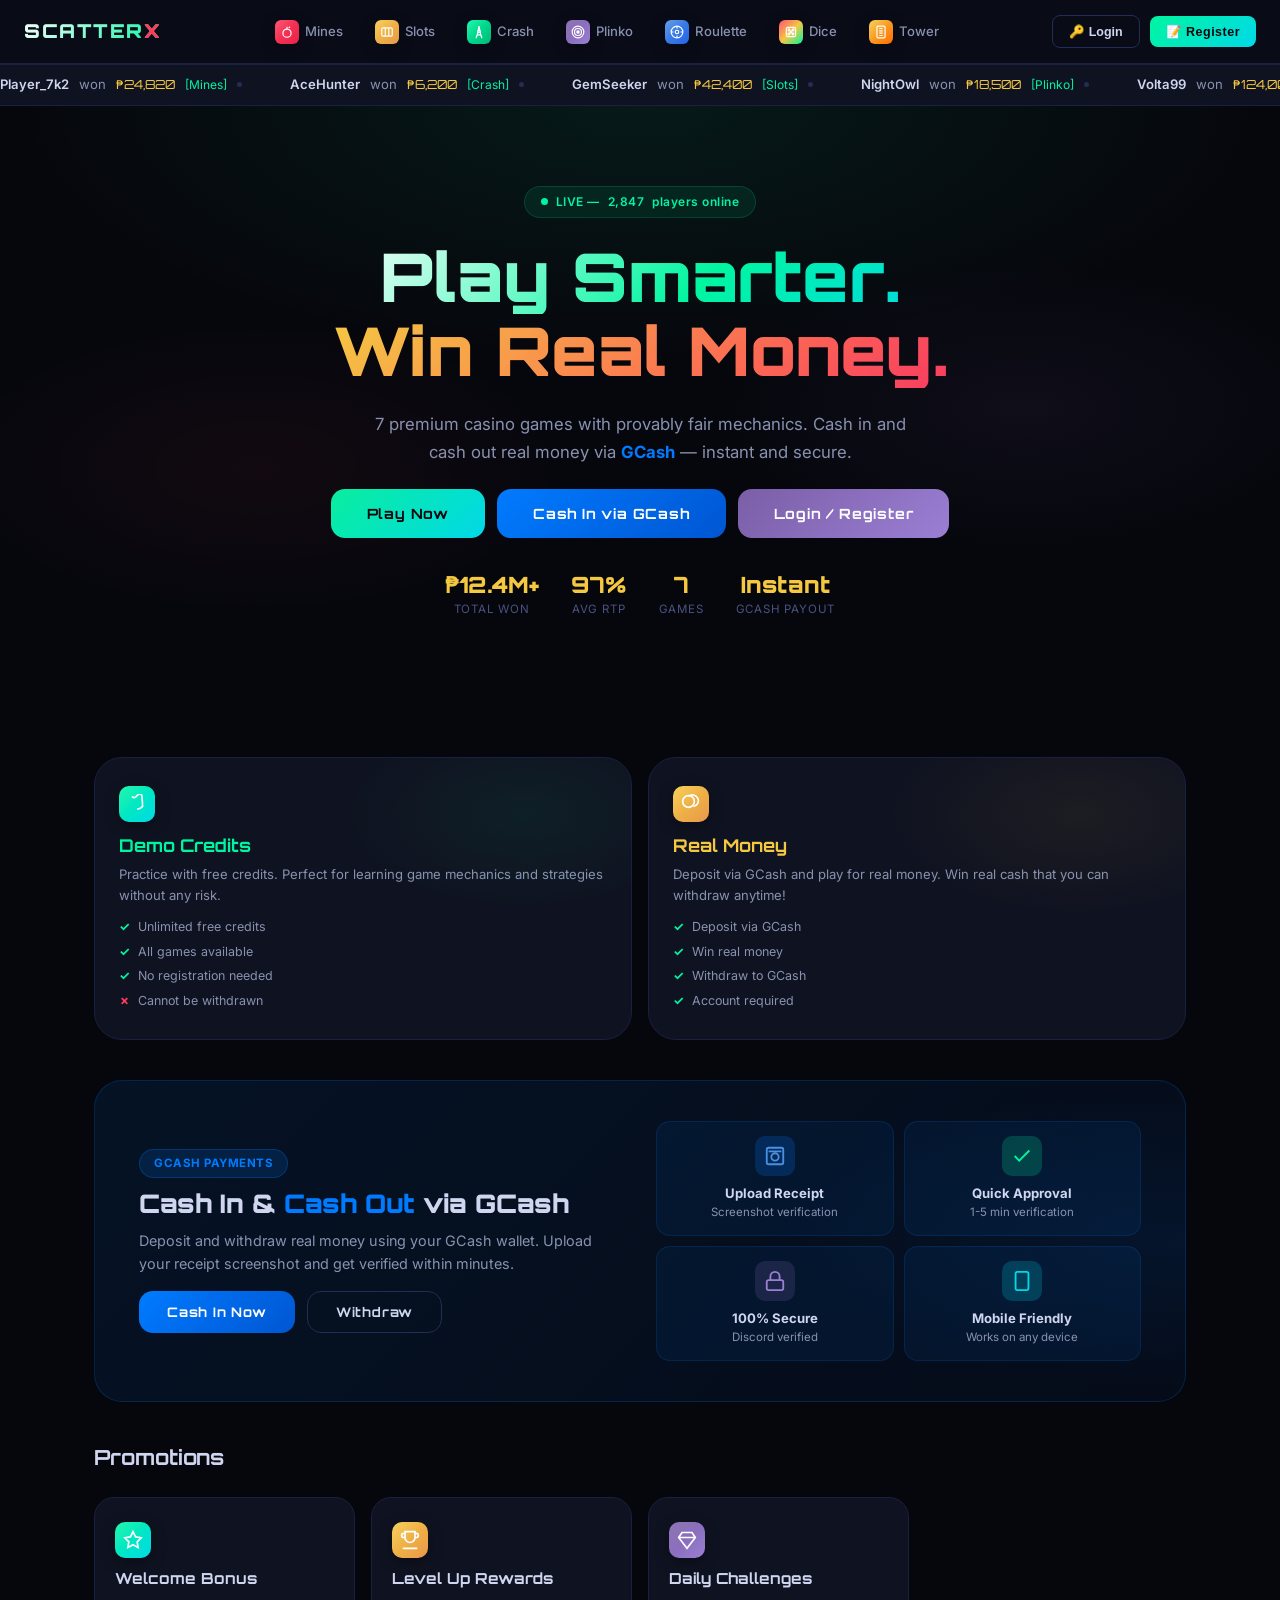
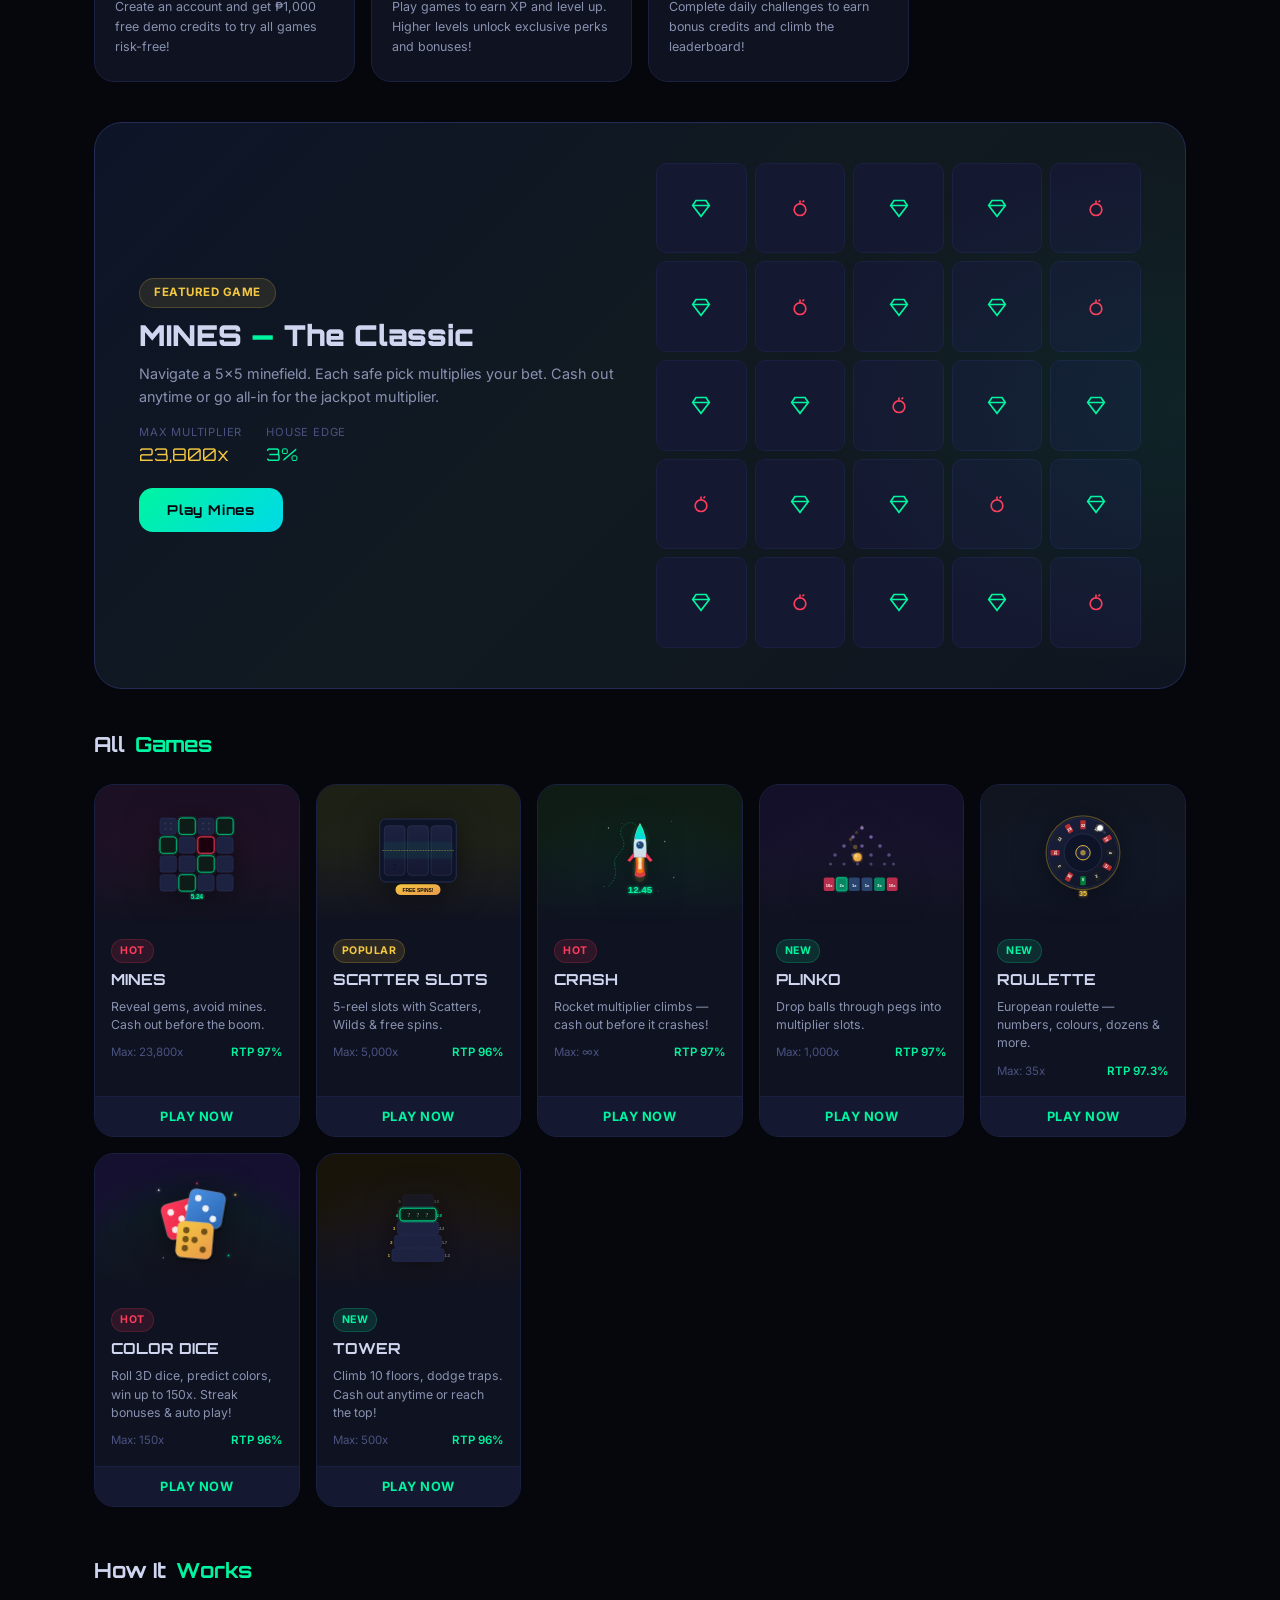
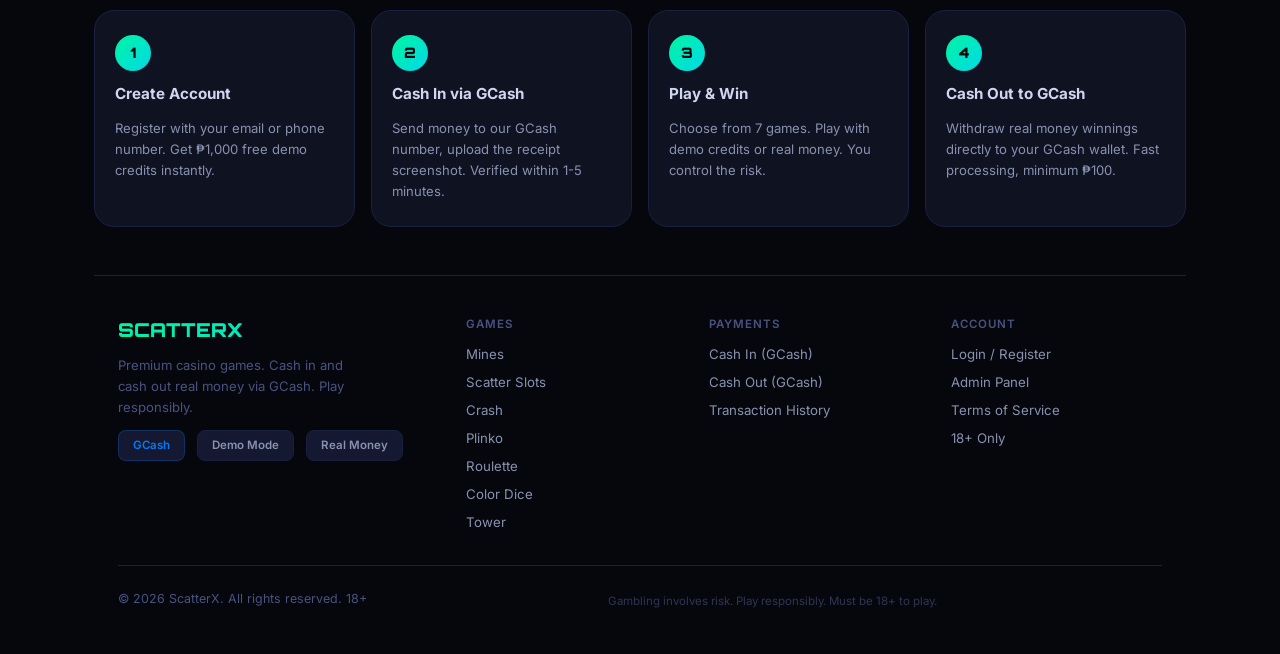
==== index.html @ 3d1553f3 "Add files via upload" ====
<!DOCTYPE html>
<html lang="en">
<head>
  <meta charset="UTF-8" />
  <meta name="viewport" content="width=device-width, initial-scale=1.0" />
  <title>ScatterX — Play & Win Real Money via GCash</title>
  <link rel="stylesheet" href="css/shared.css" />
  <style>
    .hero{position:relative;overflow:hidden;padding:80px 24px 90px;text-align:center;display:flex;flex-direction:column;align-items:center;gap:22px}
    .hero::before{content:'';position:absolute;inset:0;background:radial-gradient(ellipse 70% 60% at 50% 0%,rgba(0,245,160,.08) 0%,transparent 70%),radial-gradient(ellipse 40% 40% at 80% 50%,rgba(123,94,167,.08) 0%,transparent 60%),radial-gradient(ellipse 40% 40% at 20% 60%,rgba(255,59,92,.05) 0%,transparent 60%);pointer-events:none}
    .hero-tag{display:inline-flex;align-items:center;gap:8px;background:rgba(0,245,160,.08);border:1px solid rgba(0,245,160,.15);border-radius:999px;padding:6px 16px;font-size:.75rem;color:var(--gem);font-weight:600;letter-spacing:.5px}
    .hero-tag .dot{width:7px;height:7px;border-radius:50%;background:var(--gem);animation:blink 1.4s infinite}
    .hero-title{font-family:'Orbitron',sans-serif;font-size:clamp(2.2rem,6vw,4.2rem);font-weight:900;line-height:1.1}
    .hero-title .g1{background:linear-gradient(135deg,#fff 0%,var(--gem) 60%,var(--gem2) 100%);-webkit-background-clip:text;-webkit-text-fill-color:transparent;background-clip:text}
    .hero-title .g2{background:linear-gradient(135deg,var(--gold),var(--mine));-webkit-background-clip:text;-webkit-text-fill-color:transparent;background-clip:text}
    .hero-sub{max-width:560px;color:var(--text2);font-size:1.05rem;line-height:1.7}
    .hero-btns{display:flex;gap:12px;flex-wrap:wrap;justify-content:center}
    .hero-btn{padding:14px 36px;border-radius:var(--radius-md);font-family:'Orbitron',sans-serif;font-size:.88rem;font-weight:700;letter-spacing:.8px;cursor:pointer;border:none;text-decoration:none;transition:var(--transition);display:inline-flex;align-items:center;gap:8px}
    .hero-btn.primary{background:linear-gradient(135deg,var(--gem),var(--gem2));color:#06070d}
    .hero-btn.primary:hover{transform:translateY(-3px);box-shadow:var(--glow-gem)}
    .hero-btn.gcash{background:linear-gradient(135deg,var(--gcash),var(--gcash2));color:#fff}
    .hero-btn.gcash:hover{transform:translateY(-3px);box-shadow:var(--glow-gcash)}
    .hero-btn.outline{background:transparent;border:1px solid var(--border2);color:var(--text)}
    .hero-btn.outline:hover{border-color:var(--gem);color:var(--gem);background:rgba(0,245,160,.04)}
    .hero-btn.auth{background:linear-gradient(135deg,var(--purple),var(--purple2));color:#fff}
    .hero-btn.auth:hover{transform:translateY(-3px);box-shadow:var(--glow-purple)}
    .hero-stats{display:flex;gap:32px;flex-wrap:wrap;justify-content:center;margin-top:8px}
    .hero-stat .hv{font-family:'Orbitron',sans-serif;font-size:1.4rem;font-weight:900;color:var(--gold)}
    .hero-stat .hl{font-size:.72rem;color:var(--muted);text-transform:uppercase;letter-spacing:.8px}
    .welcome-banner{background:linear-gradient(135deg,rgba(0,245,160,.06),rgba(0,217,232,.04));border:1px solid rgba(0,245,160,.15);border-radius:var(--radius-xl);padding:24px 28px;display:flex;align-items:center;gap:16px;margin-bottom:24px}
    .welcome-avatar{width:52px;height:52px;border-radius:50%;display:flex;align-items:center;justify-content:center;font-weight:700;font-size:1rem;color:#06070d;font-family:'Orbitron',sans-serif;flex-shrink:0}
    .welcome-info{flex:1}.welcome-name{font-family:'Orbitron',sans-serif;font-size:1rem;font-weight:700}.welcome-sub{font-size:.78rem;color:var(--text2)}
    .welcome-balances{display:flex;gap:16px;flex-wrap:wrap}
    .welcome-bal{background:var(--card);border:1px solid var(--border);border-radius:var(--radius-sm);padding:8px 14px;display:flex;align-items:center;gap:8px}
    .welcome-bal-info .wbl{font-size:.6rem;color:var(--muted);text-transform:uppercase;letter-spacing:.5px}
    .welcome-bal-info .wbv{font-family:'Orbitron',sans-serif;font-size:.82rem;font-weight:700;color:var(--gold)}
    .ticker-wrap{overflow:hidden;background:var(--panel);border-top:1px solid var(--border);border-bottom:1px solid var(--border);padding:10px 0}
    .ticker{display:flex;gap:48px;animation:scroll 22s linear infinite;width:max-content}
    @keyframes scroll{0%{transform:translateX(0)}100%{transform:translateX(-50%)}}
    .tick-item{display:flex;align-items:center;gap:10px;font-size:.82rem;white-space:nowrap;color:var(--text2)}
    .tick-item .tick-name{color:var(--text);font-weight:600}.tick-item .tick-win{color:var(--gold);font-family:'Orbitron',sans-serif;font-size:.78rem}
    .tick-item .tick-game{color:var(--gem);font-size:.75rem}.tick-dot{width:5px;height:5px;border-radius:50%;background:var(--border2)}
    .section{padding:48px 24px;max-width:1140px;margin:0 auto}
    .section-title{font-family:'Orbitron',sans-serif;font-size:1.3rem;font-weight:700;margin-bottom:24px;display:flex;align-items:center;gap:10px}
    .section-title span{color:var(--gem)}
    .gcash-banner{background:linear-gradient(135deg,rgba(0,123,255,.1),rgba(0,86,210,.06));border:1px solid rgba(0,123,255,.2);border-radius:var(--radius-xl);padding:40px 44px;display:grid;grid-template-columns:1fr 1fr;gap:32px;align-items:center;margin-bottom:40px;overflow:hidden;position:relative}
    .gcash-banner::before{content:'';position:absolute;inset:0;background:radial-gradient(ellipse 60% 80% at 100% 50%,rgba(0,123,255,.08),transparent 60%);pointer-events:none}
    .gcash-badge{display:inline-flex;align-items:center;gap:8px;background:rgba(0,123,255,.15);border:1px solid rgba(0,123,255,.25);border-radius:999px;padding:5px 14px;width:fit-content;font-size:.72rem;color:var(--gcash);font-weight:700;letter-spacing:.5px;margin-bottom:10px}
    .gcash-banner-title{font-family:'Orbitron',sans-serif;font-size:1.6rem;font-weight:900;line-height:1.2;margin-bottom:10px}.gcash-banner-title span{color:var(--gcash)}
    .gcash-banner-desc{color:var(--text2);line-height:1.6;font-size:.9rem;margin-bottom:16px}
    .gcash-features{display:grid;grid-template-columns:1fr 1fr;gap:10px}
    .gcash-feat{background:rgba(0,123,255,.08);border:1px solid rgba(0,123,255,.15);border-radius:var(--radius-md);padding:14px;text-align:center}
    .gcash-feat .gf-icon{width:40px;height:40px;margin:0 auto 8px;border-radius:10px;display:flex;align-items:center;justify-content:center}
    .gcash-feat .gf-icon svg{width:22px;height:22px}.gcash-feat .gf-title{font-size:.82rem;font-weight:700;color:var(--text)}.gcash-feat .gf-sub{font-size:.72rem;color:var(--text2)}
    .currency-info{display:grid;grid-template-columns:1fr 1fr;gap:16px;margin-bottom:40px}
    .currency-card{background:var(--panel);border:1px solid var(--border);border-radius:var(--radius-xl);padding:28px 24px;position:relative;overflow:hidden}
    .currency-card::before{content:'';position:absolute;inset:0;pointer-events:none}
    .currency-card.demo::before{background:radial-gradient(ellipse 60% 60% at 80% 20%,rgba(0,245,160,.06),transparent 60%)}
    .currency-card.real::before{background:radial-gradient(ellipse 60% 60% at 80% 20%,rgba(245,200,66,.06),transparent 60%)}
    .cc-icon{margin-bottom:10px}.cc-title{font-family:'Orbitron',sans-serif;font-size:1.1rem;font-weight:700;margin-bottom:6px}
    .cc-title.demo{color:var(--gem)}.cc-title.real{color:var(--gold)}
    .cc-desc{font-size:.82rem;color:var(--text2);line-height:1.6;margin-bottom:12px}
    .cc-features{display:flex;flex-direction:column;gap:6px}
    .cc-feat{display:flex;align-items:center;gap:8px;font-size:.78rem;color:var(--text2)}
    .cc-feat .check{color:var(--gem);font-weight:700}.cc-feat .cross{color:var(--mine);font-weight:700}
    .games-grid{display:grid;grid-template-columns:repeat(auto-fill,minmax(200px,1fr));gap:16px}
    .game-card{background:var(--panel);border:1px solid var(--border);border-radius:var(--radius-lg);overflow:hidden;text-decoration:none;color:var(--text);transition:var(--transition);display:flex;flex-direction:column}
    .game-card:hover{border-color:var(--border2);transform:translateY(-4px);box-shadow:0 12px 40px rgba(0,0,0,.4)}
    .game-thumb{height:140px;display:flex;align-items:center;justify-content:center;position:relative;overflow:hidden}
    .game-thumb::after{content:'';position:absolute;inset:0;background:linear-gradient(180deg,transparent 40%,var(--panel) 100%)}
    .game-thumb img{width:90px;height:90px;object-fit:contain;z-index:1;filter:drop-shadow(0 4px 16px rgba(0,0,0,.5));transition:transform .3s}
    .game-card:hover .game-thumb img{transform:scale(1.1)}
    .game-thumb-mines{background:radial-gradient(circle at 50% 120%,rgba(255,59,92,.12),#1c1025 80%)}
    .game-thumb-slots{background:radial-gradient(circle at 50% 120%,rgba(245,200,66,.12),#1c2015 80%)}
    .game-thumb-crash{background:radial-gradient(circle at 50% 120%,rgba(0,245,160,.12),#0f1c15 80%)}
    .game-thumb-plinko{background:radial-gradient(circle at 50% 120%,rgba(123,94,167,.12),#15102a 80%)}
    .game-thumb-roulette{background:radial-gradient(circle at 50% 120%,rgba(74,144,226,.12),#101520 80%)}
    .game-thumb-color{background:radial-gradient(circle at 50% 120%,rgba(255,59,92,.06),rgba(245,200,66,.04) 30%,rgba(0,245,160,.04) 60%,#151030 80%)}
    .game-info{padding:14px 16px 16px;display:flex;flex-direction:column;gap:6px;flex:1}
    .badge{font-size:.66rem;font-weight:700;letter-spacing:.5px;text-transform:uppercase;padding:3px 8px;border-radius:999px;width:fit-content}
    .badge-hot{background:rgba(255,59,92,.12);color:var(--mine);border:1px solid rgba(255,59,92,.2)}
    .badge-new{background:rgba(0,245,160,.12);color:var(--gem);border:1px solid rgba(0,245,160,.2)}
    .badge-popular{background:rgba(245,200,66,.12);color:var(--gold);border:1px solid rgba(245,200,66,.2)}
    .game-name{font-family:'Orbitron',sans-serif;font-size:.95rem;font-weight:700}
    .game-desc{font-size:.77rem;color:var(--text2);line-height:1.5}
    .game-meta{display:flex;align-items:center;justify-content:space-between;margin-top:4px;font-size:.72rem;color:var(--muted)}
    .game-rtp{color:var(--gem);font-weight:600}
    .play-btn{display:block;text-align:center;padding:10px;background:var(--card);border-top:1px solid var(--border);font-size:.8rem;font-weight:700;letter-spacing:.5px;color:var(--gem);transition:var(--transition)}
    .game-card:hover .play-btn{background:rgba(0,245,160,.08)}
    .featured{background:linear-gradient(135deg,#0d1428,#111a20 50%,#0f1520);border:1px solid var(--border2);border-radius:var(--radius-xl);padding:40px 44px;display:grid;grid-template-columns:1fr 1fr;gap:32px;align-items:center;margin-bottom:40px;overflow:hidden;position:relative}
    .featured::before{content:'';position:absolute;inset:0;background:radial-gradient(ellipse 60% 80% at 100% 50%,rgba(0,245,160,.06),transparent 60%);pointer-events:none}
    .featured-tag{display:inline-flex;align-items:center;gap:7px;background:rgba(245,200,66,.1);border:1px solid rgba(245,200,66,.2);border-radius:999px;padding:5px 14px;width:fit-content;font-size:.72rem;color:var(--gold);font-weight:700;letter-spacing:.5px;margin-bottom:10px}
    .featured-title{font-family:'Orbitron',sans-serif;font-size:1.8rem;font-weight:900;line-height:1.2;margin-bottom:10px}.featured-title span{color:var(--gem)}
    .featured-desc{color:var(--text2);line-height:1.6;font-size:.9rem;margin-bottom:16px}
    .featured-visual{display:grid;grid-template-columns:repeat(5,1fr);gap:8px}
    .fv-tile{aspect-ratio:1;background:var(--card);border:1px solid var(--border);border-radius:10px;display:flex;align-items:center;justify-content:center;animation:tilePulse var(--d,2s) var(--delay,0s) ease-in-out infinite alternate}
    @keyframes tilePulse{from{background:var(--card);border-color:var(--border)}to{background:#0a1a14;border-color:var(--gem);box-shadow:0 0 12px rgba(0,245,160,.25)}}
    .how-grid{display:grid;grid-template-columns:repeat(auto-fill,minmax(220px,1fr));gap:16px}
    .how-card{background:var(--panel);border:1px solid var(--border);border-radius:var(--radius-lg);padding:24px 20px;display:flex;flex-direction:column;gap:12px;transition:var(--transition)}.how-card:hover{border-color:var(--border2);transform:translateY(-2px)}
    .how-num{width:36px;height:36px;border-radius:50%;background:linear-gradient(135deg,var(--gem),var(--gem2));color:#06070d;font-family:'Orbitron',sans-serif;font-weight:900;font-size:.9rem;display:flex;align-items:center;justify-content:center}
    .how-title{font-weight:700;font-size:.95rem}.how-desc{color:var(--text2);font-size:.82rem;line-height:1.6}
    .promo-grid{display:grid;grid-template-columns:repeat(auto-fill,minmax(260px,1fr));gap:16px;margin-bottom:40px}
    .promo-card{background:var(--panel);border:1px solid var(--border);border-radius:var(--radius-lg);padding:24px 20px;transition:var(--transition);position:relative;overflow:hidden}
    .promo-card:hover{border-color:var(--border2);transform:translateY(-2px)}
    .promo-icon{margin-bottom:10px}.promo-title{font-family:'Orbitron',sans-serif;font-size:.95rem;font-weight:700;margin-bottom:6px}
    .promo-desc{font-size:.78rem;color:var(--text2);line-height:1.6}
    footer{border-top:1px solid var(--border);padding:40px 24px;max-width:1140px;margin:0 auto}
    .footer-top{display:grid;grid-template-columns:1.5fr repeat(3,1fr);gap:32px;margin-bottom:32px}
    .footer-logo{font-family:'Orbitron',sans-serif;font-size:1.2rem;font-weight:900;background:linear-gradient(135deg,var(--gem),var(--gem2));-webkit-background-clip:text;-webkit-text-fill-color:transparent;background-clip:text;margin-bottom:10px}
    .footer-tagline{font-size:.82rem;color:var(--muted);line-height:1.6;max-width:240px}
    .footer-col-title{font-size:.72rem;text-transform:uppercase;letter-spacing:1px;color:var(--muted);font-weight:600;margin-bottom:12px}
    .footer-links{display:flex;flex-direction:column;gap:8px}
    .footer-links a{color:var(--text2);text-decoration:none;font-size:.83rem;transition:color .15s}.footer-links a:hover{color:var(--gem)}
    .footer-bottom{display:flex;align-items:center;justify-content:space-between;gap:16px;flex-wrap:wrap;padding-top:24px;border-top:1px solid var(--border)}
    .footer-copy{font-size:.78rem;color:var(--muted)}.footer-disclaimer{font-size:.72rem;color:var(--muted);opacity:.6;max-width:500px;line-height:1.5}
    .payment-methods{display:flex;gap:12px;align-items:center;margin-top:12px;flex-wrap:wrap}
    .pm-badge{background:var(--card);border:1px solid var(--border);border-radius:8px;padding:6px 14px;font-size:.72rem;font-weight:600;color:var(--text2);display:flex;align-items:center;gap:6px}
    .pm-badge.gc{border-color:rgba(0,123,255,.25);color:var(--gcash)}
    @media(max-width:800px){.featured,.gcash-banner,.currency-info{grid-template-columns:1fr}.footer-top{grid-template-columns:1fr 1fr}}
    @media(max-width:480px){.hero{padding:50px 16px 60px}.footer-top{grid-template-columns:1fr}.featured,.gcash-banner{padding:24px 20px}.welcome-banner{flex-direction:column;text-align:center}}
  </style>
</head>
<body>
<nav class="nav">
  <a href="index.html" class="nav-logo">SCATTER<span>X</span></a>
  <div class="nav-links">
    <a class="nav-link" href="games/mines.html"><span class="game-icon game-icon-sm game-icon-mines"><svg viewBox="0 0 24 24" fill="none" stroke="#fff" stroke-width="2"><circle cx="12" cy="14" r="7"/><path d="M12 7V3M15 5l2-2"/></svg></span> Mines</a>
    <a class="nav-link" href="games/scatter.html"><span class="game-icon game-icon-sm game-icon-slots"><svg viewBox="0 0 24 24" fill="none" stroke="#fff" stroke-width="2"><rect x="3" y="5" width="18" height="14" rx="2"/><path d="M9 5v14M15 5v14"/></svg></span> Slots</a>
    <a class="nav-link" href="games/crash.html"><span class="game-icon game-icon-sm game-icon-crash"><svg viewBox="0 0 24 24" fill="none" stroke="#fff" stroke-width="2" stroke-linecap="round"><path d="M12 2L9 17h6L12 2z"/><path d="M9 17l-2 5M15 17l2 5"/><circle cx="12" cy="11" r="2"/></svg></span> Crash</a>
    <a class="nav-link" href="games/plinko.html"><span class="game-icon game-icon-sm game-icon-plinko"><svg viewBox="0 0 24 24" fill="none" stroke="#fff" stroke-width="2"><circle cx="12" cy="12" r="10"/><circle cx="12" cy="12" r="6"/><circle cx="12" cy="12" r="2" fill="#fff"/></svg></span> Plinko</a>
    <a class="nav-link" href="games/roulette.html"><span class="game-icon game-icon-sm game-icon-roulette"><svg viewBox="0 0 24 24" fill="none" stroke="#fff" stroke-width="2"><circle cx="12" cy="12" r="10"/><circle cx="12" cy="12" r="3"/><path d="M12 2v4m0 12v4M2 12h4m12 0h4"/></svg></span> Roulette</a>
    <a class="nav-link" href="games/color.html"><span class="game-icon game-icon-sm game-icon-color"><svg viewBox="0 0 24 24" fill="none" stroke="#fff" stroke-width="2"><rect x="4" y="4" width="16" height="16" rx="3"/><circle cx="8.5" cy="8.5" r="1.5" fill="#ff3b5c"/><circle cx="15.5" cy="8.5" r="1.5" fill="#4a90e2"/><circle cx="8.5" cy="15.5" r="1.5" fill="#00f5a0"/><circle cx="15.5" cy="15.5" r="1.5" fill="#f5c842"/><circle cx="12" cy="12" r="1.5" fill="#9b7fd4"/></svg></span> Dice</a>
    <a class="nav-link" href="games/tower.html"><span class="game-icon game-icon-sm" style="background:linear-gradient(135deg,#f5c842,#ff6b00)"><svg viewBox="0 0 24 24" fill="none" stroke="#fff" stroke-width="2"><rect x="5" y="2" width="14" height="20" rx="2"/><path d="M9 6h6M9 10h6M9 14h6M9 18h6"/></svg></span> Tower</a>
  </div>
  <button class="nav-hamburger" onclick="toggleMobileMenu()"><span></span><span></span><span></span></button>
  <div class="nav-right">
    <div class="nav-balance" onclick="openDepositModal()">
      <span class="bal-icon" style="width:22px;height:22px;display:inline-flex;align-items:center;justify-content:center;background:linear-gradient(135deg,#f5c842,#e8984a);border-radius:50%;font-size:.55rem;color:#06070d;font-weight:900">&#8369;</span>
      <div><div class="bal-lbl">Balance</div><div class="bal-val">&#8369;0.00</div></div>
    </div>
    <button class="nav-deposit-btn" onclick="openDepositModal()">+ DEPOSIT</button>
  </div>
</nav>
<div class="mobile-menu">
  <a class="nav-link" href="games/mines.html"><span class="game-icon game-icon-sm game-icon-mines"><svg viewBox="0 0 24 24" fill="none" stroke="#fff" stroke-width="2"><circle cx="12" cy="14" r="7"/><path d="M12 7V3M15 5l2-2"/></svg></span> Mines</a>
  <a class="nav-link" href="games/scatter.html"><span class="game-icon game-icon-sm game-icon-slots"><svg viewBox="0 0 24 24" fill="none" stroke="#fff" stroke-width="2"><rect x="3" y="5" width="18" height="14" rx="2"/><path d="M9 5v14M15 5v14"/></svg></span> Slots</a>
  <a class="nav-link" href="games/crash.html"><span class="game-icon game-icon-sm game-icon-crash"><svg viewBox="0 0 24 24" fill="none" stroke="#fff" stroke-width="2" stroke-linecap="round"><path d="M12 2L9 17h6L12 2z"/><path d="M9 17l-2 5M15 17l2 5"/><circle cx="12" cy="11" r="2"/></svg></span> Crash</a>
  <a class="nav-link" href="games/plinko.html"><span class="game-icon game-icon-sm game-icon-plinko"><svg viewBox="0 0 24 24" fill="none" stroke="#fff" stroke-width="2"><circle cx="12" cy="12" r="10"/><circle cx="12" cy="12" r="6"/><circle cx="12" cy="12" r="2" fill="#fff"/></svg></span> Plinko</a>
  <a class="nav-link" href="games/roulette.html"><span class="game-icon game-icon-sm game-icon-roulette"><svg viewBox="0 0 24 24" fill="none" stroke="#fff" stroke-width="2"><circle cx="12" cy="12" r="10"/><circle cx="12" cy="12" r="3"/><path d="M12 2v4m0 12v4M2 12h4m12 0h4"/></svg></span> Roulette</a>
  <a class="nav-link" href="games/color.html"><span class="game-icon game-icon-sm game-icon-color"><svg viewBox="0 0 24 24" fill="none" stroke="#fff" stroke-width="2"><rect x="4" y="4" width="16" height="16" rx="3"/><circle cx="8.5" cy="8.5" r="1.5" fill="#ff3b5c"/><circle cx="15.5" cy="8.5" r="1.5" fill="#4a90e2"/><circle cx="8.5" cy="15.5" r="1.5" fill="#00f5a0"/><circle cx="15.5" cy="15.5" r="1.5" fill="#f5c842"/><circle cx="12" cy="12" r="1.5" fill="#9b7fd4"/></svg></span> Dice</a>
  <a class="nav-link" href="games/tower.html"><span class="game-icon game-icon-sm" style="background:linear-gradient(135deg,#f5c842,#ff6b00)"><svg viewBox="0 0 24 24" fill="none" stroke="#fff" stroke-width="2"><rect x="5" y="2" width="14" height="20" rx="2"/><path d="M9 6h6M9 10h6M9 14h6M9 18h6"/></svg></span> Tower</a>
  <div class="mobile-actions">
    <button class="btn-gcash" onclick="openDepositModal();toggleMobileMenu()">Cash In via GCash</button>
    <button class="btn-gold" onclick="openDepositModal();setTimeout(()=>switchWalletTab('cashout'),100);toggleMobileMenu()">Cash Out</button>
  </div>
</div>
<div class="ticker-wrap"><div class="ticker" id="ticker"></div></div>
<div class="hero">
  <div class="hero-tag"><div class="dot"></div> LIVE — <span id="onlineCount">2,847</span> players online</div>
  <h1 class="hero-title"><div class="g1">Play Smarter.</div><div class="g2">Win Real Money.</div></h1>
  <p class="hero-sub">7 premium casino games with provably fair mechanics. Cash in and cash out real money via <strong style="color:var(--gcash)">GCash</strong> — instant and secure.</p>
  <div class="hero-btns" id="heroBtns">
    <a class="hero-btn primary" href="games/mines.html">Play Now</a>
    <button class="hero-btn gcash" onclick="openDepositModal()">Cash In via GCash</button>
    <button class="hero-btn auth" onclick="openAuthModal()">Login / Register</button>
  </div>
  <div class="hero-stats">
    <div class="hero-stat"><div class="hv">&#8369;12.4M+</div><div class="hl">Total Won</div></div>
    <div class="hero-stat"><div class="hv">97%</div><div class="hl">Avg RTP</div></div>
    <div class="hero-stat"><div class="hv">7</div><div class="hl">Games</div></div>
    <div class="hero-stat"><div class="hv">Instant</div><div class="hl">GCash Payout</div></div>
  </div>
</div>
<div class="section">
  <div id="welcomeBanner" style="display:none"></div>
  <div class="currency-info">
    <div class="currency-card demo">
      <div class="cc-icon"><span class="game-icon game-icon-sm" style="background:linear-gradient(135deg,var(--gem),var(--gem2))"><svg viewBox="0 0 24 24" fill="none" stroke="#fff" stroke-width="2"><path d="M6 11h.01M18 10h.01M8 9v.01M15 12v.01M12 18c4 0 6.5-2.5 6.68-3.59C18.604 9.416 18 4.456 18 3a3 3 0 00-3-3c-1 0-1.5.5-2 1L11 3a3 3 0 01-5 0"/></svg></span></div>
      <div class="cc-title demo">Demo Credits</div>
      <div class="cc-desc">Practice with free credits. Perfect for learning game mechanics and strategies without any risk.</div>
      <div class="cc-features"><div class="cc-feat"><span class="check">&#x2713;</span> Unlimited free credits</div><div class="cc-feat"><span class="check">&#x2713;</span> All games available</div><div class="cc-feat"><span class="check">&#x2713;</span> No registration needed</div><div class="cc-feat"><span class="cross">&#x2717;</span> Cannot be withdrawn</div></div>
    </div>
    <div class="currency-card real">
      <div class="cc-icon"><span class="game-icon game-icon-sm" style="background:linear-gradient(135deg,#f5c842,#e8984a)"><svg viewBox="0 0 24 24" fill="none" stroke="#fff" stroke-width="2"><circle cx="9" cy="9" r="7"/><path d="M15 15a7 7 0 10-6-12"/></svg></span></div>
      <div class="cc-title real">Real Money</div>
      <div class="cc-desc">Deposit via GCash and play for real money. Win real cash that you can withdraw anytime!</div>
      <div class="cc-features"><div class="cc-feat"><span class="check">&#x2713;</span> Deposit via GCash</div><div class="cc-feat"><span class="check">&#x2713;</span> Win real money</div><div class="cc-feat"><span class="check">&#x2713;</span> Withdraw to GCash</div><div class="cc-feat"><span class="check">&#x2713;</span> Account required</div></div>
    </div>
  </div>
  <div class="gcash-banner">
    <div style="position:relative;z-index:1">
      <div class="gcash-badge">GCASH PAYMENTS</div>
      <div class="gcash-banner-title">Cash In &amp; <span>Cash Out</span> via GCash</div>
      <div class="gcash-banner-desc">Deposit and withdraw real money using your GCash wallet. Upload your receipt screenshot and get verified within minutes.</div>
      <div style="display:flex;gap:12px;flex-wrap:wrap">
        <button class="hero-btn gcash" onclick="openDepositModal()" style="font-size:.82rem;padding:12px 28px">Cash In Now</button>
        <button class="hero-btn outline" onclick="openDepositModal();setTimeout(()=>switchWalletTab('cashout'),100)" style="font-size:.82rem;padding:12px 28px">Withdraw</button>
      </div>
    </div>
    <div class="gcash-features" style="position:relative;z-index:1">
      <div class="gcash-feat"><div class="gf-icon" style="background:rgba(0,123,255,.2)"><svg viewBox="0 0 24 24" fill="none" stroke="#4a90e2" stroke-width="2" width="22" height="22"><rect x="3" y="3" width="18" height="18" rx="2"/><circle cx="12" cy="13" r="4"/><path d="M5 7h14"/></svg></div><div class="gf-title">Upload Receipt</div><div class="gf-sub">Screenshot verification</div></div>
      <div class="gcash-feat"><div class="gf-icon" style="background:rgba(0,245,160,.2)"><svg viewBox="0 0 24 24" fill="none" stroke="#00f5a0" stroke-width="2" width="22" height="22"><path d="M20 6L9 17l-5-5"/></svg></div><div class="gf-title">Quick Approval</div><div class="gf-sub">1-5 min verification</div></div>
      <div class="gcash-feat"><div class="gf-icon" style="background:rgba(123,94,167,.2)"><svg viewBox="0 0 24 24" fill="none" stroke="#9b7fd4" stroke-width="2" width="22" height="22"><rect width="18" height="11" x="3" y="11" rx="2"/><path d="M7 11V7a5 5 0 0110 0v4"/></svg></div><div class="gf-title">100% Secure</div><div class="gf-sub">Discord verified</div></div>
      <div class="gcash-feat"><div class="gf-icon" style="background:rgba(0,217,232,.2)"><svg viewBox="0 0 24 24" fill="none" stroke="#00d9e8" stroke-width="2" width="22" height="22"><rect x="5" y="2" width="14" height="20" rx="2"/><path d="M12 18h.01"/></svg></div><div class="gf-title">Mobile Friendly</div><div class="gf-sub">Works on any device</div></div>
    </div>
  </div>
  <div class="section-title">Promotions</div>
  <div class="promo-grid">
    <div class="promo-card"><div class="promo-icon"><span class="game-icon game-icon-sm" style="background:linear-gradient(135deg,var(--gem),var(--gem2))"><svg viewBox="0 0 24 24" fill="none" stroke="#fff" stroke-width="2"><polygon points="12 2 15.09 8.26 22 9.27 17 14.14 18.18 21.02 12 17.77 5.82 21.02 7 14.14 2 9.27 8.91 8.26 12 2"/></svg></span></div><div class="promo-title">Welcome Bonus</div><div class="promo-desc">Create an account and get &#8369;1,000 free demo credits to try all games risk-free!</div></div>
    <div class="promo-card"><div class="promo-icon"><span class="game-icon game-icon-sm" style="background:linear-gradient(135deg,var(--gold),var(--gold2))"><svg viewBox="0 0 24 24" fill="none" stroke="#fff" stroke-width="2" stroke-linecap="round"><path d="M6 9H4.5a2.5 2.5 0 010-5H6M18 9h1.5a2.5 2.5 0 000-5H18"/><path d="M4 22h16"/><path d="M18 2H6v7a6 6 0 0012 0V2z"/></svg></span></div><div class="promo-title">Level Up Rewards</div><div class="promo-desc">Play games to earn XP and level up. Higher levels unlock exclusive perks and bonuses!</div></div>
    <div class="promo-card"><div class="promo-icon"><span class="game-icon game-icon-sm" style="background:linear-gradient(135deg,var(--purple),var(--purple2))"><svg viewBox="0 0 24 24" fill="none" stroke="#fff" stroke-width="2"><path d="M6 3h12l4 6-10 13L2 9zM2 9h20"/></svg></span></div><div class="promo-title">Daily Challenges</div><div class="promo-desc">Complete daily challenges to earn bonus credits and climb the leaderboard!</div></div>
  </div>
  <div class="featured">
    <div style="position:relative;z-index:1">
      <div class="featured-tag">FEATURED GAME</div>
      <div class="featured-title">MINES <span>—</span> The Classic</div>
      <div class="featured-desc">Navigate a 5x5 minefield. Each safe pick multiplies your bet. Cash out anytime or go all-in for the jackpot multiplier.</div>
      <div style="display:flex;gap:24px;flex-wrap:wrap;margin-bottom:20px">
        <div><div style="font-size:.7rem;color:var(--muted);text-transform:uppercase;letter-spacing:.8px">Max Multiplier</div><div style="font-family:'Orbitron',sans-serif;font-size:1.1rem;color:var(--gold)">23,800x</div></div>
        <div><div style="font-size:.7rem;color:var(--muted);text-transform:uppercase;letter-spacing:.8px">House Edge</div><div style="font-family:'Orbitron',sans-serif;font-size:1.1rem;color:var(--gem)">3%</div></div>
      </div>
      <a href="games/mines.html" class="hero-btn primary" style="display:inline-block;width:fit-content;font-size:.85rem;padding:12px 28px">Play Mines</a>
    </div>
    <div class="featured-visual" id="featuredGrid"></div>
  </div>
  <div class="section-title">All <span>Games</span></div>
  <div class="games-grid">
    <a class="game-card" href="games/mines.html"><div class="game-thumb game-thumb-mines"><img src="img/mines.svg" alt="Mines"></div><div class="game-info"><span class="badge badge-hot">HOT</span><div class="game-name">MINES</div><div class="game-desc">Reveal gems, avoid mines. Cash out before the boom.</div><div class="game-meta"><span>Max: 23,800x</span><span class="game-rtp">RTP 97%</span></div></div><div class="play-btn">PLAY NOW</div></a>
    <a class="game-card" href="games/scatter.html"><div class="game-thumb game-thumb-slots"><img src="img/slots.svg" alt="Slots"></div><div class="game-info"><span class="badge badge-popular">POPULAR</span><div class="game-name">SCATTER SLOTS</div><div class="game-desc">5-reel slots with Scatters, Wilds &amp; free spins.</div><div class="game-meta"><span>Max: 5,000x</span><span class="game-rtp">RTP 96%</span></div></div><div class="play-btn">PLAY NOW</div></a>
    <a class="game-card" href="games/crash.html"><div class="game-thumb game-thumb-crash"><img src="img/crash.svg" alt="Crash"></div><div class="game-info"><span class="badge badge-hot">HOT</span><div class="game-name">CRASH</div><div class="game-desc">Rocket multiplier climbs — cash out before it crashes!</div><div class="game-meta"><span>Max: &#8734;x</span><span class="game-rtp">RTP 97%</span></div></div><div class="play-btn">PLAY NOW</div></a>
    <a class="game-card" href="games/plinko.html"><div class="game-thumb game-thumb-plinko"><img src="img/plinko.svg" alt="Plinko"></div><div class="game-info"><span class="badge badge-new">NEW</span><div class="game-name">PLINKO</div><div class="game-desc">Drop balls through pegs into multiplier slots.</div><div class="game-meta"><span>Max: 1,000x</span><span class="game-rtp">RTP 97%</span></div></div><div class="play-btn">PLAY NOW</div></a>
    <a class="game-card" href="games/roulette.html"><div class="game-thumb game-thumb-roulette"><img src="img/roulette.svg" alt="Roulette"></div><div class="game-info"><span class="badge badge-new">NEW</span><div class="game-name">ROULETTE</div><div class="game-desc">European roulette — numbers, colours, dozens &amp; more.</div><div class="game-meta"><span>Max: 35x</span><span class="game-rtp">RTP 97.3%</span></div></div><div class="play-btn">PLAY NOW</div></a>
    <a class="game-card" href="games/color.html"><div class="game-thumb game-thumb-color"><img src="img/color_dice.svg" alt="Color Dice"></div><div class="game-info"><span class="badge badge-hot">HOT</span><div class="game-name">COLOR DICE</div><div class="game-desc">Roll 3D dice, predict colors, win up to 150x. Streak bonuses &amp; auto play!</div><div class="game-meta"><span>Max: 150x</span><span class="game-rtp">RTP 96%</span></div></div><div class="play-btn">PLAY NOW</div></a>
    <a class="game-card" href="games/tower.html"><div class="game-thumb" style="background:radial-gradient(circle at 50% 120%,rgba(245,200,66,.12),rgba(255,107,0,.06) 40%,#18140a 80%)"><img src="img/tower.svg" alt="Tower"></div><div class="game-info"><span class="badge badge-new">NEW</span><div class="game-name">TOWER</div><div class="game-desc">Climb 10 floors, dodge traps. Cash out anytime or reach the top!</div><div class="game-meta"><span>Max: 500x</span><span class="game-rtp">RTP 96%</span></div></div><div class="play-btn">PLAY NOW</div></a>
  </div>
</div>
<div class="section" style="padding-top:0">
  <div class="section-title">How It <span>Works</span></div>
  <div class="how-grid">
    <div class="how-card"><div class="how-num">1</div><div class="how-title">Create Account</div><div class="how-desc">Register with your email or phone number. Get &#8369;1,000 free demo credits instantly.</div></div>
    <div class="how-card"><div class="how-num">2</div><div class="how-title">Cash In via GCash</div><div class="how-desc">Send money to our GCash number, upload the receipt screenshot. Verified within 1-5 minutes.</div></div>
    <div class="how-card"><div class="how-num">3</div><div class="how-title">Play &amp; Win</div><div class="how-desc">Choose from 7 games. Play with demo credits or real money. You control the risk.</div></div>
    <div class="how-card"><div class="how-num">4</div><div class="how-title">Cash Out to GCash</div><div class="how-desc">Withdraw real money winnings directly to your GCash wallet. Fast processing, minimum &#8369;100.</div></div>
  </div>
</div>
<div style="max-width:1140px;margin:0 auto;padding:0 24px">
<footer>
  <div class="footer-top">
    <div><div class="footer-logo">SCATTERX</div><div class="footer-tagline">Premium casino games. Cash in and cash out real money via GCash. Play responsibly.</div><div class="payment-methods"><div class="pm-badge gc">GCash</div><div class="pm-badge">Demo Mode</div><div class="pm-badge">Real Money</div></div></div>
    <div><div class="footer-col-title">Games</div><div class="footer-links"><a href="games/mines.html">Mines</a><a href="games/scatter.html">Scatter Slots</a><a href="games/crash.html">Crash</a><a href="games/plinko.html">Plinko</a><a href="games/roulette.html">Roulette</a><a href="games/color.html">Color Dice</a><a href="games/tower.html">Tower</a></div></div>
    <div><div class="footer-col-title">Payments</div><div class="footer-links"><a href="#" onclick="openDepositModal();return false">Cash In (GCash)</a><a href="#" onclick="openDepositModal();setTimeout(()=>switchWalletTab('cashout'),100);return false">Cash Out (GCash)</a><a href="#" onclick="openDepositModal();setTimeout(()=>switchWalletTab('history'),100);return false">Transaction History</a></div></div>
    <div><div class="footer-col-title">Account</div><div class="footer-links"><a href="#" onclick="openAuthModal();return false">Login / Register</a><a href="#" onclick="openAdminPanel();return false">Admin Panel</a><a href="#">Terms of Service</a><a href="#">18+ Only</a></div></div>
  </div>
  <div class="footer-bottom"><div class="footer-copy">&#169; 2026 ScatterX. All rights reserved. 18+</div><div class="footer-disclaimer">Gambling involves risk. Play responsibly. Must be 18+ to play.</div></div>
</footer>
</div>
<script src="js/wallet.js"></script>
<script src="js/auth.js"></script>
<script>
Wallet.init();
function updateHomePage(){
  const h=document.getElementById('heroBtns'),w=document.getElementById('welcomeBanner');
  if(Auth.isLoggedIn()){
    const u=Auth.getCurrentUser();if(!u)return;
    h.innerHTML='<a class="hero-btn primary" href="games/mines.html">Play Now</a><button class="hero-btn gcash" onclick="openDepositModal()">Cash In via GCash</button><button class="hero-btn outline" onclick="openDepositModal();setTimeout(()=>switchWalletTab(\'cashout\'),100)">Cash Out</button>';
    w.style.display='flex';w.className='welcome-banner';
    w.innerHTML='<div class="welcome-avatar" style="background:'+u.avatar.color+'">'+u.avatar.initials+'</div><div class="welcome-info"><div class="welcome-name">Welcome back, '+u.displayName+'!</div><div class="welcome-sub">Level '+(u.level||1)+' &middot; '+(u.gamesPlayed||0)+' games played</div></div><div class="welcome-balances"><div class="welcome-bal"><div class="welcome-bal-info"><div class="wbl">Demo</div><div class="wbv" style="color:var(--gem)">'+Wallet.fmt(u.demoBalance)+'</div></div></div><div class="welcome-bal"><div class="welcome-bal-info"><div class="wbl">Real</div><div class="wbv">'+Wallet.fmt(u.realBalance)+'</div></div></div></div>';
  }else{
    h.innerHTML='<a class="hero-btn primary" href="games/mines.html">Play Now</a><button class="hero-btn gcash" onclick="openDepositModal()">Cash In via GCash</button><button class="hero-btn auth" onclick="openAuthModal()">Login / Register</button>';
    w.style.display='none';
  }
}
const _oU=updateAuthUI;updateAuthUI=function(){_oU();updateHomePage();};updateAuthUI();
(function(){const e=document.getElementById('onlineCount'),b=2847;setInterval(()=>{e.textContent=(b+Math.floor(Math.random()*200)-100).toLocaleString()},5000)})();
const G='<svg viewBox="0 0 24 24" fill="none" stroke="#00f5a0" stroke-width="2" width="20" height="20"><path d="M6 3h12l4 6-10 13L2 9zM2 9h20"/></svg>',B='<svg viewBox="0 0 24 24" fill="none" stroke="#ff3b5c" stroke-width="2" width="20" height="20"><circle cx="12" cy="14" r="7"/><path d="M12 7V3M15 5l2-2"/></svg>';
const IC=[G,B,G,G,B,G,B,G,G,B,G,G,B,G,G,B,G,G,B,G,G,B,G,G,B],fg=document.getElementById('featuredGrid');
IC.forEach((c,i)=>{const d=document.createElement('div');d.className='fv-tile';d.style.setProperty('--delay',(i*.12)+'s');d.style.setProperty('--d',(1.8+Math.random())+'s');d.innerHTML=c;fg.appendChild(d)});
const wins=[{n:'Player_7k2',g:'Mines',a:'24,820'},{n:'AceHunter',g:'Crash',a:'6,200'},{n:'GemSeeker',g:'Slots',a:'42,400'},{n:'NightOwl',g:'Plinko',a:'18,500'},{n:'Volta99',g:'Mines',a:'124,000'},{n:'SkyRocket',g:'Crash',a:'4,990'},{n:'LuckyK',g:'Roulette',a:'15,150'},{n:'CryptoG',g:'Color',a:'75,000'},{n:'MrFortune',g:'Plinko',a:'11,200'},{n:'StarBet',g:'Mines',a:'38,700'}],tk=document.getElementById('ticker');
[...wins,...wins].forEach(w=>{const d=document.createElement('div');d.className='tick-item';d.innerHTML='<span class="tick-name">'+w.n+'</span> won <span class="tick-win">&#8369;'+w.a+'</span> <span class="tick-game">['+w.g+']</span><span class="tick-dot"></span>';tk.appendChild(d)});
</script>
</body>
</html>
---- css/shared.css ----
@import url('https://fonts.googleapis.com/css2?family=Orbitron:wght@400;700;900&family=Inter:wght@300;400;500;600;700&display=swap');

*, *::before, *::after { box-sizing: border-box; margin: 0; padding: 0; }

:root {
  --bg: #06070d;
  --bg2: #0a0c18;
  --panel: #0f1220;
  --card: #141830;
  --card2: #1a1f40;
  --border: #1a2040;
  --border2: #252c55;
  --gem: #00f5a0;
  --gem2: #00d9e8;
  --mine: #ff3b5c;
  --gold: #f5c842;
  --gold2: #e8984a;
  --purple: #7b5ea7;
  --purple2: #9b7fd4;
  --blue: #4a90e2;
  --gcash: #007bff;
  --gcash2: #0056d2;
  --text: #d0d6f0;
  --text2: #8892b0;
  --muted: #4a5280;
  --glow-gem: 0 0 18px #00f5a070, 0 0 50px #00d9e830;
  --glow-mine: 0 0 18px #ff3b5c70, 0 0 50px #ff3b5c30;
  --glow-gold: 0 0 18px #f5c84270, 0 0 50px #f5c84230;
  --glow-purple: 0 0 18px #7b5ea770, 0 0 50px #7b5ea730;
  --glow-gcash: 0 0 18px #007bff70, 0 0 50px #007bff30;
  --radius-sm: 8px;
  --radius-md: 14px;
  --radius-lg: 20px;
  --radius-xl: 28px;
  --transition: all .22s cubic-bezier(.4,0,.2,1);
}

html { scroll-behavior: smooth; }

body {
  background: var(--bg);
  color: var(--text);
  font-family: 'Inter', -apple-system, sans-serif;
  min-height: 100vh;
  line-height: 1.5;
  -webkit-font-smoothing: antialiased;
  overflow-x: hidden;
}

::-webkit-scrollbar { width: 5px; height: 5px; }
::-webkit-scrollbar-track { background: var(--bg2); }
::-webkit-scrollbar-thumb { background: var(--border2); border-radius: 10px; }

a { color: inherit; text-decoration: none; }
img { max-width: 100%; display: block; }

/* ============================================================
   GAME ICON SYSTEM — SVG-based icons instead of emojis
   ============================================================ */
.game-icon {
  width: 52px; height: 52px; border-radius: 14px; display: flex;
  align-items: center; justify-content: center; flex-shrink: 0;
  box-shadow: 0 4px 15px rgba(0,0,0,.3);
  position: relative; overflow: hidden;
}
.game-icon::after {
  content: ''; position: absolute; inset: 0;
  background: linear-gradient(135deg, rgba(255,255,255,.15) 0%, transparent 50%);
  border-radius: inherit;
}
.game-icon svg { width: 28px; height: 28px; position: relative; z-index: 1; }
.game-icon-mines { background: linear-gradient(135deg, #ff3b5c, #e8234a); }
.game-icon-crash { background: linear-gradient(135deg, #00f5a0, #00b878); }
.game-icon-slots { background: linear-gradient(135deg, #f5c842, #e8984a); }
.game-icon-plinko { background: linear-gradient(135deg, #7b5ea7, #9b7fd4); }
.game-icon-roulette { background: linear-gradient(135deg, #4a90e2, #2563eb); }
.game-icon-color { background: linear-gradient(135deg, #ff3b5c, #f5c842, #00f5a0); }
.game-icon-sm { width: 36px; height: 36px; border-radius: 10px; }
.game-icon-sm svg { width: 20px; height: 20px; }
.game-icon-lg { width: 72px; height: 72px; border-radius: 18px; }
.game-icon-lg svg { width: 40px; height: 40px; }

/* ============================================================
   NAVIGATION
   ============================================================ */
.nav {
  display: flex; align-items: center; justify-content: space-between;
  padding: 0 24px; height: 64px;
  background: rgba(10,12,24,.92); backdrop-filter: blur(20px) saturate(1.4);
  border-bottom: 1px solid var(--border);
  position: sticky; top: 0; z-index: 100;
}
.nav-logo {
  font-family: 'Orbitron', sans-serif; font-size: 1.2rem; font-weight: 900;
  background: linear-gradient(135deg, #fff, var(--gem)); -webkit-background-clip: text;
  -webkit-text-fill-color: transparent; background-clip: text; letter-spacing: 1.5px;
}
.nav-logo span { -webkit-text-fill-color: var(--mine); }
.nav-links { display: flex; gap: 4px; }
.nav-link {
  padding: 8px 14px; border-radius: var(--radius-sm);
  font-size: .82rem; font-weight: 500; color: var(--text2);
  transition: var(--transition); display: flex; align-items: center; gap: 6px;
}
.nav-link .game-icon-sm { width: 24px; height: 24px; border-radius: 6px; }
.nav-link .game-icon-sm svg { width: 14px; height: 14px; }
.nav-link:hover { color: var(--text); background: rgba(255,255,255,.04); }
.nav-link.active { color: var(--gem); background: rgba(0,245,160,.08); }
.nav-right { display: flex; align-items: center; gap: 10px; }
.nav-balance {
  display: flex; align-items: center; gap: 8px;
  background: var(--card); border: 1px solid var(--border);
  border-radius: var(--radius-sm); padding: 6px 14px; cursor: pointer;
  transition: var(--transition);
}
.nav-balance:hover { border-color: var(--border2); }
.bal-icon { font-size: 1.2rem; }
.bal-lbl { font-size: .6rem; color: var(--muted); text-transform: uppercase; letter-spacing: .8px; }
.bal-val { font-family: 'Orbitron', sans-serif; font-size: .82rem; font-weight: 700; color: var(--gem); }
.nav-deposit-btn {
  padding: 8px 16px; border-radius: var(--radius-sm); font-size: .78rem;
  font-weight: 700; letter-spacing: .5px; border: none; cursor: pointer;
  background: linear-gradient(135deg, var(--gem), var(--gem2)); color: #06070d;
  transition: var(--transition);
}
.nav-deposit-btn:hover { transform: translateY(-1px); box-shadow: var(--glow-gem); }
.nav-login-btn {
  padding: 8px 16px; border-radius: var(--radius-sm); font-size: .78rem;
  font-weight: 600; border: 1px solid var(--border2); cursor: pointer;
  background: transparent; color: var(--text); transition: var(--transition);
}
.nav-login-btn:hover { border-color: var(--gem); color: var(--gem); }
.nav-profile { cursor: pointer; }
.nav-avatar {
  width: 34px; height: 34px; border-radius: 50%; display: flex;
  align-items: center; justify-content: center; font-weight: 700;
  font-size: .7rem; color: #06070d; border: 2px solid rgba(255,255,255,.1);
  transition: var(--transition);
}
.nav-avatar:hover { border-color: var(--gem); box-shadow: var(--glow-gem); }
.balance-mode-toggle {
  display: flex; align-items: center; gap: 4px;
  padding: 5px 10px; border-radius: 6px; cursor: pointer;
  background: rgba(255,255,255,.04); border: 1px solid var(--border);
  font-size: .7rem; color: var(--text2); transition: var(--transition);
}
.balance-mode-toggle:hover { border-color: var(--gem); color: var(--gem); }
.bmt-icon { font-size: .85rem; }
.bmt-label { font-weight: 600; letter-spacing: .3px; }

/* Hamburger */
.nav-hamburger {
  display: none; flex-direction: column; gap: 5px; background: none;
  border: none; cursor: pointer; padding: 4px; z-index: 101;
}
.nav-hamburger span { width: 22px; height: 2px; background: var(--text); border-radius: 2px; transition: var(--transition); }
.nav-hamburger.open span:nth-child(1) { transform: rotate(45deg) translate(5px, 5px); }
.nav-hamburger.open span:nth-child(2) { opacity: 0; }
.nav-hamburger.open span:nth-child(3) { transform: rotate(-45deg) translate(5px, -5px); }
.mobile-menu {
  display: none; flex-direction: column; gap: 6px; padding: 80px 24px 24px;
  position: fixed; inset: 0; background: rgba(6,7,13,.98); z-index: 99;
  backdrop-filter: blur(20px); transform: translateY(-100%); transition: transform .35s ease;
}
.mobile-menu.show { transform: translateY(0); display: flex; }
.mobile-menu .nav-link { padding: 14px 16px; font-size: 1rem; border-radius: var(--radius-md); }
.mobile-actions { display: flex; flex-direction: column; gap: 10px; margin-top: 16px; }

/* ============================================================
   BUTTONS
   ============================================================ */
.btn-primary {
  width: 100%; padding: 13px 20px; border: none; border-radius: var(--radius-md);
  background: linear-gradient(135deg, var(--gem), var(--gem2)); color: #06070d;
  font-family: 'Orbitron', sans-serif; font-size: .82rem; font-weight: 700;
  letter-spacing: .5px; cursor: pointer; transition: var(--transition);
  position: relative; overflow: hidden;
}
.btn-primary::after {
  content: ''; position: absolute; top: 0; left: -100%; width: 100%; height: 100%;
  background: linear-gradient(90deg, transparent, rgba(255,255,255,.15), transparent);
  transition: .6s;
}
.btn-primary:hover:not(:disabled)::after { transform: translateX(200%); }
.btn-primary:hover:not(:disabled) { transform: translateY(-2px); box-shadow: var(--glow-gem); }
.btn-primary:disabled { opacity: .35; cursor: not-allowed; transform: none; box-shadow: none; }
.btn-primary:active:not(:disabled) { transform: scale(.97); }

.btn-gold {
  width: 100%; padding: 13px 20px; border: none; border-radius: var(--radius-md);
  background: linear-gradient(135deg, var(--gold), var(--gold2)); color: #06070d;
  font-family: 'Orbitron', sans-serif; font-size: .82rem; font-weight: 700;
  letter-spacing: .5px; cursor: pointer; transition: var(--transition);
}
.btn-gold:hover { transform: translateY(-2px); box-shadow: var(--glow-gold); }

.btn-red {
  width: 100%; padding: 13px 20px; border: none; border-radius: var(--radius-md);
  background: linear-gradient(135deg, var(--mine), #cc2040); color: #fff;
  font-family: 'Orbitron', sans-serif; font-size: .82rem; font-weight: 700;
  letter-spacing: .5px; cursor: pointer; transition: var(--transition);
}
.btn-red:hover:not(:disabled) { transform: translateY(-2px); box-shadow: var(--glow-mine); }
.btn-red:disabled { opacity: .35; cursor: not-allowed; }

.btn-outline {
  width: 100%; padding: 11px 20px; border: 1px solid var(--border2);
  border-radius: var(--radius-md); background: transparent; color: var(--text);
  font-size: .82rem; font-weight: 600; cursor: pointer; transition: var(--transition);
}
.btn-outline:hover { border-color: var(--gem); color: var(--gem); background: rgba(0,245,160,.04); }

.btn-gcash {
  width: 100%; padding: 13px 20px; border: none; border-radius: var(--radius-md);
  background: linear-gradient(135deg, var(--gcash), var(--gcash2)); color: #fff;
  font-family: 'Orbitron', sans-serif; font-size: .82rem; font-weight: 700;
  letter-spacing: .5px; cursor: pointer; transition: var(--transition);
}
.btn-gcash:hover { transform: translateY(-2px); box-shadow: var(--glow-gcash); }

.btn-purple {
  width: 100%; padding: 13px 20px; border: none; border-radius: var(--radius-md);
  background: linear-gradient(135deg, var(--purple), var(--purple2)); color: #fff;
  font-family: 'Orbitron', sans-serif; font-size: .82rem; font-weight: 700;
  letter-spacing: .5px; cursor: pointer; transition: var(--transition);
}
.btn-purple:hover { transform: translateY(-2px); box-shadow: var(--glow-purple); }

/* ============================================================
   FORM FIELDS
   ============================================================ */
.field-group { margin-bottom: 10px; }
.field-label { font-size: .72rem; font-weight: 600; color: var(--text2); margin-bottom: 5px; letter-spacing: .3px; }
.field-input {
  width: 100%; padding: 12px 14px; border: 1px solid var(--border);
  border-radius: var(--radius-sm); background: var(--bg2); color: var(--text);
  font-size: .88rem; outline: none; transition: var(--transition);
}
.field-input:focus { border-color: var(--gem); box-shadow: 0 0 0 3px rgba(0,245,160,.08); }
.field-input::placeholder { color: var(--muted); }
select.field-input { appearance: auto; cursor: pointer; }
input[type="date"].field-input::-webkit-calendar-picker-indicator { filter: invert(1); cursor: pointer; }

.quick-amounts { display: flex; flex-wrap: wrap; gap: 6px; margin-top: 6px; }
.quick-amt {
  padding: 6px 12px; border-radius: 6px; font-size: .75rem; font-weight: 600;
  color: var(--text2); background: var(--card); border: 1px solid var(--border);
  cursor: pointer; transition: var(--transition);
}
.quick-amt:hover { border-color: var(--gem); color: var(--gem); }
.quick-amt.selected { border-color: var(--gem); color: var(--gem); background: rgba(0,245,160,.08); }

/* ============================================================
   MODAL SYSTEM
   ============================================================ */
.modal-backdrop {
  position: fixed; inset: 0; background: rgba(0,0,0,.7);
  backdrop-filter: blur(8px); z-index: 200;
  display: flex; align-items: center; justify-content: center; padding: 20px;
  opacity: 0; pointer-events: none; transition: opacity .25s;
}
.modal-backdrop.show { opacity: 1; pointer-events: all; }
.modal {
  background: var(--panel); border: 1px solid var(--border);
  border-radius: var(--radius-lg); padding: 28px;
  width: 100%; max-width: 480px; max-height: 90vh; overflow-y: auto;
  transform: translateY(20px) scale(.96); transition: transform .3s cubic-bezier(.4,0,.2,1);
  position: relative; box-shadow: 0 25px 70px rgba(0,0,0,.5);
}
.modal-backdrop.show .modal { transform: translateY(0) scale(1); }
.modal-close {
  position: absolute; top: 14px; right: 14px; width: 32px; height: 32px;
  border-radius: 50%; background: var(--card); border: 1px solid var(--border);
  color: var(--muted); font-size: .9rem; cursor: pointer; transition: var(--transition);
  display: flex; align-items: center; justify-content: center; z-index: 1;
}
.modal-close:hover { background: var(--mine); color: #fff; border-color: var(--mine); }
.modal-tabs { display: flex; gap: 4px; margin-bottom: 16px; }
.modal-tab {
  flex: 1; padding: 10px 8px; border: 1px solid var(--border);
  border-radius: var(--radius-sm); background: var(--card); color: var(--muted);
  font-size: .72rem; font-weight: 600; cursor: pointer; transition: var(--transition);
  text-align: center;
}
.modal-tab:hover { border-color: var(--border2); color: var(--text); }
.modal-tab.active { border-color: var(--gem); color: var(--gem); background: rgba(0,245,160,.06); }
.modal-tab.active-gcash { border-color: var(--gcash); color: var(--gcash); background: rgba(0,123,255,.06); }
.modal-tab.active-cashout { border-color: var(--gold); color: var(--gold); background: rgba(245,200,66,.06); }
.tab-panel { display: none; }
.tab-panel.active { display: block; animation: fadeSlideIn .3s ease; }

/* ============================================================
   GCASH STYLES
   ============================================================ */
.gcash-header {
  display: flex; align-items: center; gap: 12px;
  background: linear-gradient(135deg, rgba(0,123,255,.08), rgba(0,86,210,.04));
  border: 1px solid rgba(0,123,255,.15); border-radius: var(--radius-md); padding: 14px;
  margin-bottom: 14px;
}
.gcash-logo {
  width: 40px; height: 40px; border-radius: 10px;
  background: linear-gradient(135deg, var(--gcash), var(--gcash2));
  color: #fff; font-family: 'Orbitron', sans-serif; font-weight: 900;
  display: flex; align-items: center; justify-content: center; font-size: .7rem;
}
.gcash-header-info h3 { font-size: .88rem; font-weight: 700; }
.gcash-header-info p { font-size: .72rem; color: var(--text2); }
.gcash-number-display {
  text-align: center; padding: 18px; margin: 12px 0;
  background: var(--card); border: 1px solid var(--border); border-radius: var(--radius-md);
}
.gcash-number-display .label { font-size: .68rem; color: var(--muted); text-transform: uppercase; letter-spacing: 1px; margin-bottom: 6px; }
.gcash-number-display .number { font-family: 'Orbitron', sans-serif; font-size: 1.5rem; font-weight: 900; color: var(--gcash); letter-spacing: 3px; }
.ref-code {
  display: flex; align-items: center; justify-content: space-between;
  padding: 12px 16px; background: var(--card); border: 1px solid var(--border);
  border-radius: var(--radius-sm); margin: 10px 0;
}
.ref-code .code { font-family: 'Orbitron', sans-serif; font-size: .9rem; font-weight: 700; color: var(--gold); letter-spacing: 1px; }
.copy-btn {
  padding: 5px 12px; border-radius: 6px; font-size: .72rem; font-weight: 600;
  border: 1px solid var(--border2); background: var(--card2); color: var(--text2);
  cursor: pointer; transition: var(--transition);
}
.copy-btn:hover { border-color: var(--gem); color: var(--gem); }
.gcash-steps { margin: 14px 0; }
.gcash-step { display: flex; align-items: flex-start; gap: 10px; margin-bottom: 10px; }
.gcash-step-num {
  width: 24px; height: 24px; border-radius: 50%; flex-shrink: 0;
  background: var(--gcash); color: #fff; font-weight: 700; font-size: .72rem;
  display: flex; align-items: center; justify-content: center;
}
.gcash-step-text { font-size: .78rem; color: var(--text2); line-height: 1.5; }
.upload-area {
  border: 2px dashed var(--border2); border-radius: var(--radius-md);
  padding: 24px; text-align: center; cursor: pointer; transition: var(--transition);
  background: rgba(0,0,0,.15);
}
.upload-area:hover { border-color: var(--gcash); background: rgba(0,123,255,.03); }
.upload-area.has-file { border-color: var(--gem); background: rgba(0,245,160,.03); }
.upload-icon { font-size: 2rem; margin-bottom: 6px; }
.upload-text { font-size: .82rem; font-weight: 600; color: var(--text); }
.upload-sub { font-size: .68rem; color: var(--muted); margin-top: 3px; }
.dep-note {
  font-size: .72rem; color: var(--text2); line-height: 1.5;
  padding: 10px 14px; background: var(--card); border-radius: var(--radius-sm);
  border-left: 3px solid var(--gold);
}

/* ============================================================
   TRANSACTION HISTORY
   ============================================================ */
.txn-list { max-height: 320px; overflow-y: auto; }
.txn-item {
  display: flex; align-items: center; justify-content: space-between;
  padding: 10px 0; border-bottom: 1px solid var(--border);
}
.txn-item:last-child { border-bottom: none; }
.txn-left { display: flex; align-items: center; gap: 10px; }
.txn-icon {
  width: 34px; height: 34px; border-radius: 8px; display: flex;
  align-items: center; justify-content: center; font-size: .9rem;
}
.txn-icon.cashin { background: rgba(0,123,255,.12); }
.txn-icon.cashout { background: rgba(245,200,66,.12); }
.txn-icon.demo { background: rgba(0,245,160,.12); }
.txn-type { font-size: .78rem; font-weight: 600; }
.txn-date { font-size: .65rem; color: var(--muted); }
.txn-amount { font-family: 'Orbitron', sans-serif; font-size: .82rem; font-weight: 700; }
.txn-amount.positive { color: var(--gem); }
.txn-amount.negative { color: var(--mine); }
.txn-status { font-size: .6rem; padding: 2px 6px; border-radius: 4px; font-weight: 600; text-transform: uppercase; }
.txn-status.pending { background: rgba(245,200,66,.15); color: var(--gold); }
.txn-status.processing { background: rgba(0,123,255,.15); color: var(--gcash); }

/* ============================================================
   PROFILE DROPDOWN
   ============================================================ */
.profile-dropdown {
  position: fixed; top: 64px; right: 16px; width: 320px;
  background: var(--panel); border: 1px solid var(--border);
  border-radius: var(--radius-lg); padding: 16px; z-index: 150;
  box-shadow: 0 20px 50px rgba(0,0,0,.5); animation: fadeSlideIn .2s ease;
}
.pd-header { display: flex; align-items: center; gap: 12px; margin-bottom: 14px; }
.pd-avatar {
  width: 42px; height: 42px; border-radius: 50%; display: flex;
  align-items: center; justify-content: center; font-weight: 700;
  font-size: .8rem; color: #06070d;
}
.pd-name { font-weight: 700; font-size: .9rem; }
.pd-id { font-size: .7rem; color: var(--muted); }
.pd-level { margin-bottom: 14px; }
.pd-level-info { display: flex; justify-content: space-between; font-size: .68rem; color: var(--text2); margin-bottom: 4px; }
.pd-xp-bar { height: 4px; background: var(--card); border-radius: 4px; overflow: hidden; }
.pd-xp-fill { height: 100%; background: linear-gradient(90deg, var(--gem), var(--gem2)); border-radius: 4px; transition: width .3s; }
.pd-balances { display: flex; flex-direction: column; gap: 6px; margin-bottom: 14px; }
.pd-bal-item {
  display: flex; align-items: center; gap: 10px; padding: 10px 12px;
  background: var(--card); border: 1px solid var(--border); border-radius: 10px;
  cursor: pointer; transition: var(--transition);
}
.pd-bal-item:hover { border-color: var(--border2); }
.pd-bal-item.active { border-color: var(--gem); background: rgba(0,245,160,.04); }
.pd-bal-icon { font-size: 1.2rem; }
.pd-bal-label { font-size: .68rem; color: var(--muted); }
.pd-bal-value { font-family: 'Orbitron', sans-serif; font-size: .82rem; font-weight: 700; }
.pd-bal-active {
  margin-left: auto; font-size: .55rem; font-weight: 700; letter-spacing: .8px;
  padding: 3px 8px; border-radius: 4px; background: rgba(0,245,160,.15); color: var(--gem);
}
.pd-bal-active.real { background: rgba(245,200,66,.15); color: var(--gold); }
.pd-stats { display: flex; gap: 8px; margin-bottom: 14px; }
.pd-stat {
  flex: 1; text-align: center; padding: 8px;
  background: var(--card); border-radius: 8px;
}
.pd-stat-val { font-family: 'Orbitron', sans-serif; font-size: .72rem; font-weight: 700; color: var(--gem); }
.pd-stat-lbl { font-size: .6rem; color: var(--muted); }
.pd-actions { display: flex; flex-direction: column; gap: 4px; }
.pd-action {
  width: 100%; padding: 9px; border: 1px solid var(--border);
  border-radius: 8px; background: var(--card); color: var(--text);
  font-size: .78rem; font-weight: 600; cursor: pointer; transition: var(--transition);
  text-align: center;
}
.pd-action:hover { border-color: var(--gem); color: var(--gem); }
.pd-action.logout:hover { border-color: var(--mine); color: var(--mine); }

/* ============================================================
   TOAST NOTIFICATIONS
   ============================================================ */
.toast-container { position: fixed; top: 80px; right: 16px; z-index: 300; display: flex; flex-direction: column; gap: 8px; max-width: 360px; }
.toast {
  display: flex; align-items: flex-start; gap: 10px; padding: 14px 16px;
  background: var(--panel); border: 1px solid var(--border);
  border-radius: var(--radius-md); box-shadow: 0 10px 30px rgba(0,0,0,.4);
  animation: slideInToast .3s ease; min-width: 280px;
  backdrop-filter: blur(10px);
}
.toast.success { border-color: rgba(0,245,160,.3); }
.toast.error { border-color: rgba(255,59,92,.3); }
.toast.info { border-color: rgba(74,144,226,.3); }
.toast.removing { animation: slideOutToast .3s ease forwards; }
.toast-icon { font-size: 1.1rem; flex-shrink: 0; margin-top: 1px; }
.toast-msg { display: flex; flex-direction: column; gap: 2px; }
.toast-msg strong { font-size: .82rem; font-weight: 700; }
.toast-msg span { font-size: .72rem; color: var(--text2); }

/* ============================================================
   PARTICLES
   ============================================================ */
.particle {
  position: fixed; border-radius: 50%; pointer-events: none; z-index: 400;
  animation: pBurst .6s ease-out forwards;
}

/* ============================================================
   GAME LAYOUT
   ============================================================ */
.game-container {
  max-width: 1140px; margin: 0 auto; padding: 20px 24px;
  display: flex; gap: 20px; min-height: calc(100vh - 64px);
}
.game-main {
  flex: 1; display: flex; flex-direction: column; align-items: center; gap: 14px;
}
.game-sidebar {
  width: 280px; display: flex; flex-direction: column; gap: 10px; flex-shrink: 0;
}
.game-title-bar {
  display: flex; align-items: center; gap: 12px; width: 100%;
  padding-bottom: 14px; border-bottom: 1px solid var(--border);
}
.game-title-bar h1 {
  font-family: 'Orbitron', sans-serif; font-size: 1.1rem; font-weight: 900;
}
.game-title-bar .sub { font-size: .72rem; color: var(--text2); }
.side-panel {
  background: var(--panel); border: 1px solid var(--border);
  border-radius: var(--radius-md); padding: 16px;
}
.side-panel-title {
  font-family: 'Orbitron', sans-serif; font-size: .72rem; font-weight: 700;
  color: var(--text2); text-transform: uppercase; letter-spacing: 1px;
  margin-bottom: 10px;
}

/* ============================================================
   WELCOME BANNER
   ============================================================ */
.welcome-banner {
  display: none; align-items: center; gap: 16px;
  background: linear-gradient(135deg, rgba(0,245,160,.05), rgba(0,217,232,.03));
  border: 1px solid rgba(0,245,160,.12); border-radius: var(--radius-lg);
  padding: 16px 20px; margin-bottom: 16px;
}
.welcome-avatar {
  width: 48px; height: 48px; border-radius: 50%; display: flex;
  align-items: center; justify-content: center; font-weight: 700;
  font-size: .9rem; color: #06070d; flex-shrink: 0;
}
.welcome-info { flex: 1; }
.welcome-name { font-weight: 700; font-size: .95rem; }
.welcome-sub { font-size: .72rem; color: var(--text2); }
.welcome-balances { display: flex; gap: 8px; }
.welcome-bal {
  padding: 8px 14px; background: var(--card); border: 1px solid var(--border);
  border-radius: 10px; display: flex; align-items: center; gap: 8px;
}
.welcome-bal-icon { font-size: 1.1rem; }
.wbl { font-size: .6rem; color: var(--muted); text-transform: uppercase; letter-spacing: .5px; }
.wbv { font-family: 'Orbitron', sans-serif; font-size: .78rem; font-weight: 700; }

/* ============================================================
   PAYMENT BADGES
   ============================================================ */
.payment-methods { display: flex; gap: 8px; margin-top: 12px; flex-wrap: wrap; }
.pm-badge {
  padding: 5px 12px; border-radius: 6px; font-size: .68rem; font-weight: 600;
  background: var(--card); border: 1px solid var(--border); color: var(--text2);
}
.pm-badge.gcash { border-color: rgba(0,123,255,.3); color: var(--gcash); background: rgba(0,123,255,.06); }

/* ============================================================
   FOOTER
   ============================================================ */
footer {
  border-top: 1px solid var(--border); padding: 40px 0 24px; margin-top: 40px;
}
.footer-top { display: flex; gap: 40px; flex-wrap: wrap; margin-bottom: 30px; }
.footer-top > div:first-child { flex: 1; min-width: 240px; }
.footer-top > div:not(:first-child) { min-width: 140px; }
.footer-logo {
  font-family: 'Orbitron', sans-serif; font-size: 1.1rem; font-weight: 900;
  background: linear-gradient(135deg, #fff, var(--gem)); -webkit-background-clip: text;
  -webkit-text-fill-color: transparent; background-clip: text; margin-bottom: 8px;
}
.footer-tagline { font-size: .78rem; color: var(--text2); line-height: 1.6; }
.footer-col-title { font-weight: 700; font-size: .82rem; margin-bottom: 10px; color: var(--text); }
.footer-links { display: flex; flex-direction: column; gap: 6px; }
.footer-links a { font-size: .78rem; color: var(--text2); transition: var(--transition); }
.footer-links a:hover { color: var(--gem); }
.footer-bottom { border-top: 1px solid var(--border); padding-top: 20px; text-align: center; }
.footer-copy { font-size: .72rem; color: var(--muted); margin-bottom: 6px; }
.footer-disclaimer { font-size: .65rem; color: var(--muted); max-width: 600px; margin: 0 auto; line-height: 1.5; }

/* ============================================================
   ANIMATIONS
   ============================================================ */
@keyframes fadeSlideIn {
  from { opacity: 0; transform: translateY(10px); }
  to { opacity: 1; transform: translateY(0); }
}
@keyframes slideInToast {
  from { opacity: 0; transform: translateX(40px); }
  to { opacity: 1; transform: translateX(0); }
}
@keyframes slideOutToast {
  to { opacity: 0; transform: translateX(60px) scale(.9); }
}
@keyframes pBurst {
  0% { opacity: 1; transform: translate(0, 0) scale(1); }
  100% { opacity: 0; transform: translate(var(--tx), var(--ty)) scale(0); }
}
@keyframes blink {
  0%, 100% { opacity: 1; }
  50% { opacity: .3; }
}
@keyframes pulse-glow {
  0%, 100% { box-shadow: 0 0 5px rgba(0,245,160,.2); }
  50% { box-shadow: 0 0 20px rgba(0,245,160,.5), 0 0 40px rgba(0,245,160,.2); }
}
@keyframes shimmer {
  0% { background-position: -200% 0; }
  100% { background-position: 200% 0; }
}
@keyframes float {
  0%, 100% { transform: translateY(0); }
  50% { transform: translateY(-8px); }
}
@keyframes spin360 {
  from { transform: rotate(0deg); }
  to { transform: rotate(360deg); }
}
@keyframes shake {
  0%, 100% { transform: translateX(0); }
  20% { transform: translateX(-6px); }
  40% { transform: translateX(6px); }
  60% { transform: translateX(-4px); }
  80% { transform: translateX(4px); }
}
.shake { animation: shake .4s ease; }

@keyframes countUp {
  from { opacity: 0; transform: translateY(10px); }
  to { opacity: 1; transform: translateY(0); }
}

/* Glass card effect */
.glass-card {
  background: rgba(20,24,48,.6);
  backdrop-filter: blur(12px);
  border: 1px solid rgba(255,255,255,.06);
  border-radius: var(--radius-lg);
  position: relative;
  overflow: hidden;
}
.glass-card::before {
  content: ''; position: absolute; top: 0; left: 0; right: 0; height: 1px;
  background: linear-gradient(90deg, transparent, rgba(255,255,255,.1), transparent);
}

/* ============================================================
   RESPONSIVE
   ============================================================ */
/* ============================================================
   NAV GAME ICONS — Styled badge icons replacing emojis
   ============================================================ */
.nav-ico {
  width: 22px; height: 22px; border-radius: 6px; display: inline-flex;
  align-items: center; justify-content: center; font-size: .55rem; font-weight: 900;
  color: #fff; font-family: 'Orbitron', sans-serif; flex-shrink: 0;
  box-shadow: 0 2px 8px rgba(0,0,0,.3); margin-right: 5px;
  position: relative; overflow: hidden;
}
.nav-ico::after {
  content: ''; position: absolute; inset: 0;
  background: linear-gradient(135deg, rgba(255,255,255,.25) 0%, transparent 50%);
  border-radius: inherit; pointer-events: none;
}
.nav-ico-mines    { background: linear-gradient(135deg, #ff3b5c, #dc2040); }
.nav-ico-slots    { background: linear-gradient(135deg, #f5c842, #e8984a); }
.nav-ico-crash    { background: linear-gradient(135deg, #00f5a0, #00b878); }
.nav-ico-plinko   { background: linear-gradient(135deg, #7b5ea7, #9b7fd4); }
.nav-ico-roulette { background: linear-gradient(135deg, #4a90e2, #2563eb); }
.nav-ico-color    { background: linear-gradient(135deg, #ec4899, #f5c842); }

/* ============================================================
   GAME PAGE LAYOUT (improved)
   ============================================================ */
.page-wrap { max-width: 1140px; margin: 0 auto; padding: 16px 20px; }
.game-layout {
  display: flex; gap: 20px; min-height: calc(100vh - 100px);
}
.game-layout .side {
  width: 280px; flex-shrink: 0; display: flex; flex-direction: column; gap: 10px;
}
.game-layout .game-board {
  flex: 1; display: flex; flex-direction: column; align-items: center; gap: 12px;
}
.info-box {
  background: var(--card); border: 1px solid var(--border); border-radius: var(--radius-md);
  padding: 14px; text-align: center;
}
.info-box .i-lbl { font-size: .65rem; color: var(--muted); text-transform: uppercase; letter-spacing: .8px; margin-bottom: 4px; }
.info-box .i-val { font-family: 'Orbitron', sans-serif; font-size: 1.1rem; font-weight: 700; color: var(--gem); }
.info-box .i-sub { font-size: .7rem; color: var(--text2); margin-top: 3px; }
.board-status {
  font-size: .82rem; color: var(--text2); text-align: center; padding: 8px 16px;
  background: var(--card); border: 1px solid var(--border); border-radius: var(--radius-md);
  width: 100%; max-width: 560px;
}
.board-status.won { color: var(--gem); border-color: rgba(0,245,160,.25); background: rgba(0,245,160,.04); }
.board-status.lost { color: var(--mine); border-color: rgba(255,59,92,.25); background: rgba(255,59,92,.04); }
.board-status.active { color: var(--gem2); border-color: rgba(0,217,232,.25); background: rgba(0,217,232,.04); }

.bet-quick { display: flex; gap: 5px; margin-top: 6px; }
.bq-btn {
  flex: 1; padding: 7px 4px; border-radius: 6px; font-size: .72rem; font-weight: 700;
  color: var(--text2); background: var(--card); border: 1px solid var(--border);
  cursor: pointer; transition: all .15s; text-align: center;
}
.bq-btn:hover { border-color: var(--gem); color: var(--gem); }
.bq-btn:disabled { opacity: .35; cursor: not-allowed; }

/* WIN/LOSE OVERLAYS */
.overlay {
  position: fixed; inset: 0; z-index: 250; display: flex;
  align-items: center; justify-content: center; padding: 20px;
  background: rgba(6,7,13,.85); backdrop-filter: blur(10px);
  opacity: 0; pointer-events: none; transition: opacity .3s;
}
.overlay.show { opacity: 1; pointer-events: all; }
.overlay-box {
  background: var(--panel); border: 1px solid var(--border); border-radius: var(--radius-xl);
  padding: 32px 36px; text-align: center; max-width: 380px; width: 100%;
  transform: translateY(20px) scale(.95); transition: transform .3s;
  box-shadow: 0 30px 80px rgba(0,0,0,.6);
}
.overlay.show .overlay-box { transform: translateY(0) scale(1); }
.overlay-icon { font-size: 3rem; margin-bottom: 10px; }
.overlay-title { font-family: 'Orbitron', sans-serif; font-size: 1.4rem; font-weight: 900; margin-bottom: 6px; }
.overlay-title.win { color: var(--gem); text-shadow: 0 0 20px rgba(0,245,160,.3); }
.overlay-title.lose { color: var(--mine); text-shadow: 0 0 20px rgba(255,59,92,.3); }
.overlay-amount { font-family: 'Orbitron', sans-serif; font-size: 1.8rem; font-weight: 900; margin: 8px 0; }
.overlay-amount.win { color: var(--gem); }
.overlay-amount.lose { color: var(--mine); }
.overlay-sub { font-size: .78rem; color: var(--text2); }

/* ============================================================
   RESPONSIVE — IMPROVED
   ============================================================ */
@media (max-width: 900px) {
  .game-container { flex-direction: column; }
  .game-sidebar { width: 100%; }
  .nav-links { display: none; }
  .nav-hamburger { display: flex; }
  .game-layout { flex-direction: column; }
  .game-layout .side { width: 100%; order: 2; }
  .game-layout .game-board { order: 1; }
}
@media (max-width: 640px) {
  .nav { padding: 0 14px; }
  .nav-deposit-btn { display: none; }
  .footer-top { flex-direction: column; gap: 24px; }
  .welcome-balances { flex-direction: column; }
  .welcome-banner { flex-direction: column; text-align: center; }
  .hero-btns { flex-direction: column; align-items: stretch; }
  .page-wrap { padding: 12px 12px; }
  .game-layout { gap: 14px; }
  .game-layout .side { gap: 8px; }
  .modal { padding: 20px; margin: 10px; }
  .overlay-box { padding: 24px 20px; }
}
@media (max-width: 380px) {
  .nav-logo { font-size: 1rem; }
  .nav-balance { padding: 4px 10px; }
  .bal-val { font-size: .72rem; }
  .hero-title { font-size: 1.6rem; }
}

/* ============================================================
   GAME ICON XL (game card thumbnails)
   ============================================================ */
.game-icon-xl { width: 80px; height: 80px; border-radius: 22px; }
.game-icon-xl svg { width: 44px; height: 44px; }

/* Color Game Theme */
.game-thumb-color { background: radial-gradient(circle at 50% 120%, rgba(255,59,92,.06) 0%, rgba(245,200,66,.04) 30%, rgba(0,245,160,.04) 60%, #151030 80%); }

/* Better Mobile Game Layout */
@media (max-width: 480px) {
  .game-icon-xl { width: 64px; height: 64px; border-radius: 18px; }
  .game-icon-xl svg { width: 36px; height: 36px; }
  .game-container, .page-wrap { padding: 10px !important; }
  .game-layout { gap: 10px !important; }
  .side { padding: 14px !important; }
  .game-board { padding: 10px !important; }
  canvas { height: 240px !important; }
  .btn-primary, .btn-gold, .btn-red, .btn-gcash, .btn-purple { padding: 11px 16px; font-size: .78rem; }
  .games-grid { grid-template-columns: repeat(2, 1fr) !important; gap: 10px; }
  .game-thumb { height: 100px; }
  .section { padding: 24px 14px; }
  .ticker { gap: 24px; }
  .hero { padding: 36px 14px 48px; }
  .hero-title { font-size: 1.6rem !important; }
  .hero-sub { font-size: .88rem; }
  .hero-stats { gap: 16px; }
  .hero-stat .hv { font-size: 1rem; }
  .featured, .gcash-banner { padding: 20px 16px !important; }
  .currency-info { gap: 10px; }
  .how-grid { gap: 10px; }
  .promo-grid { gap: 10px; }
  .footer-bottom { flex-direction: column; text-align: center; }
}

@media (max-width: 360px) {
  .games-grid { grid-template-columns: 1fr !important; }
  .game-thumb { height: 120px; }
  .hero-stats { flex-direction: column; gap: 8px; }
}
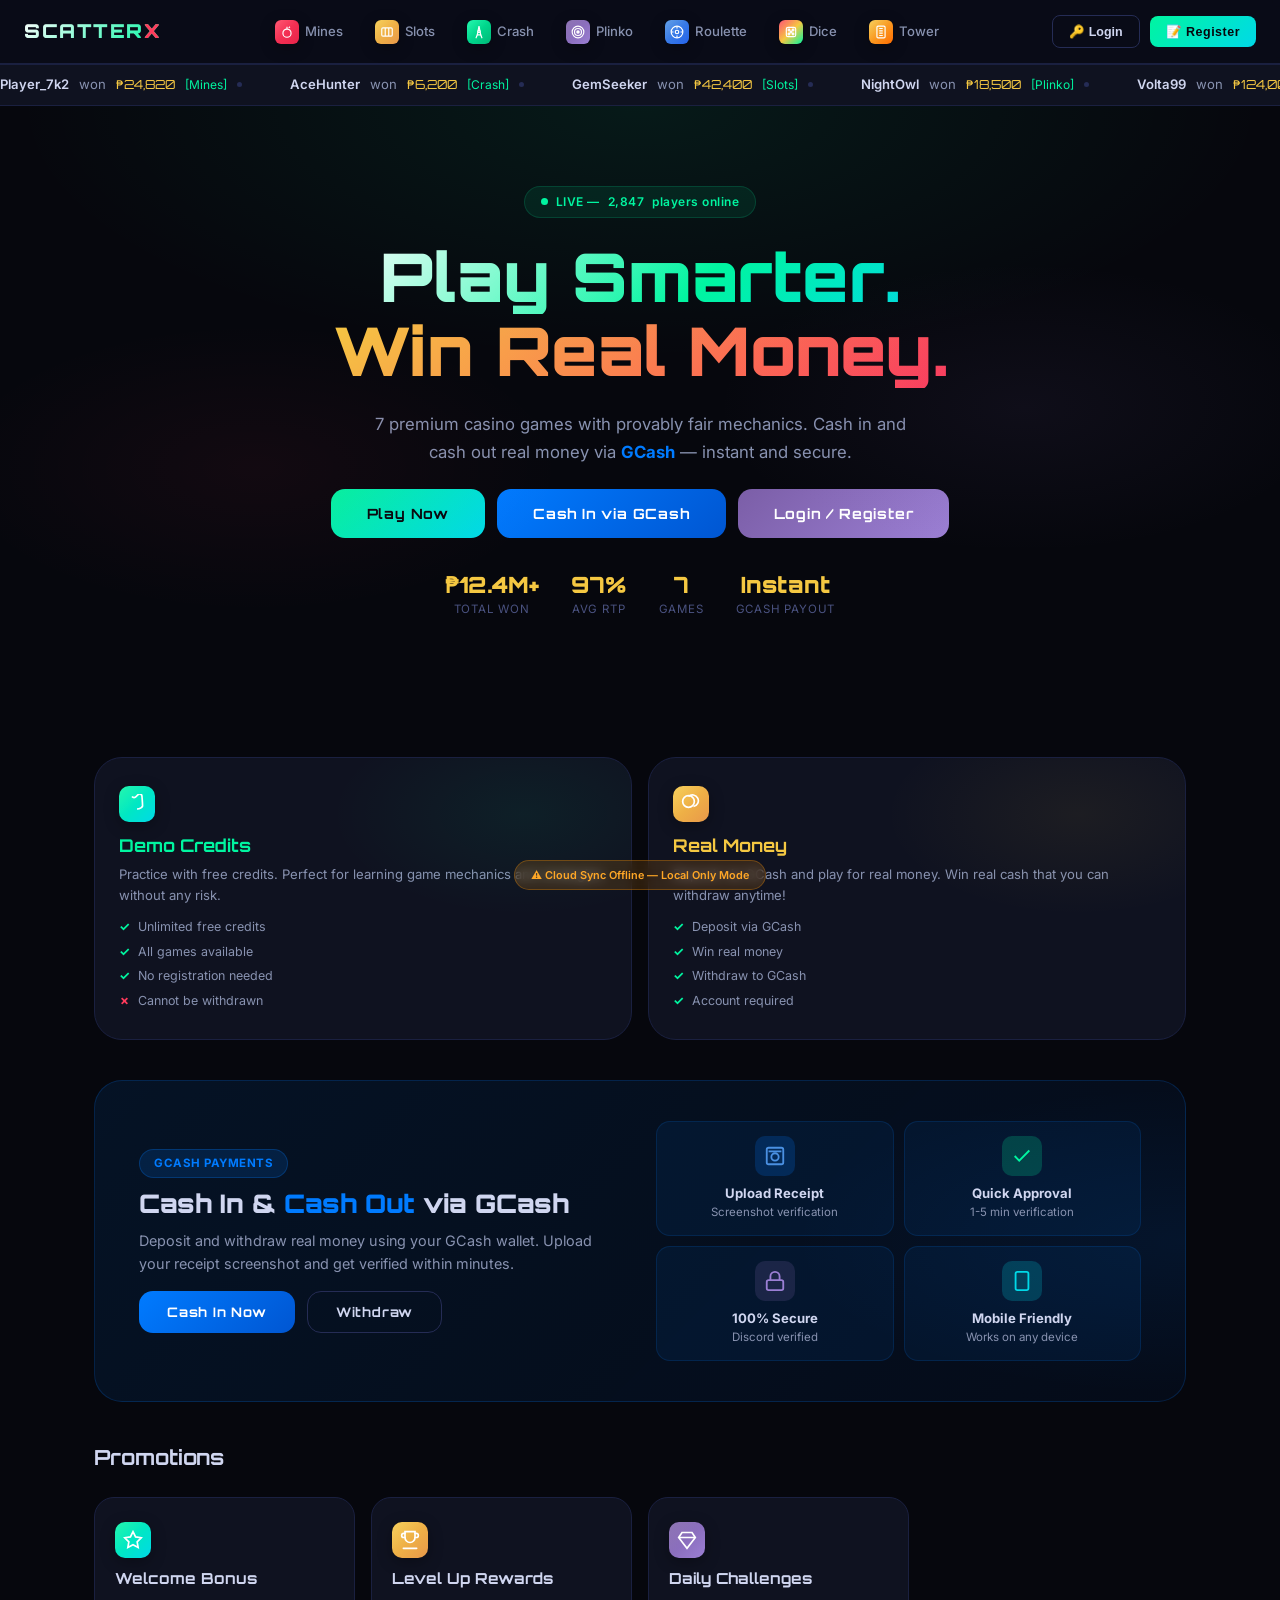
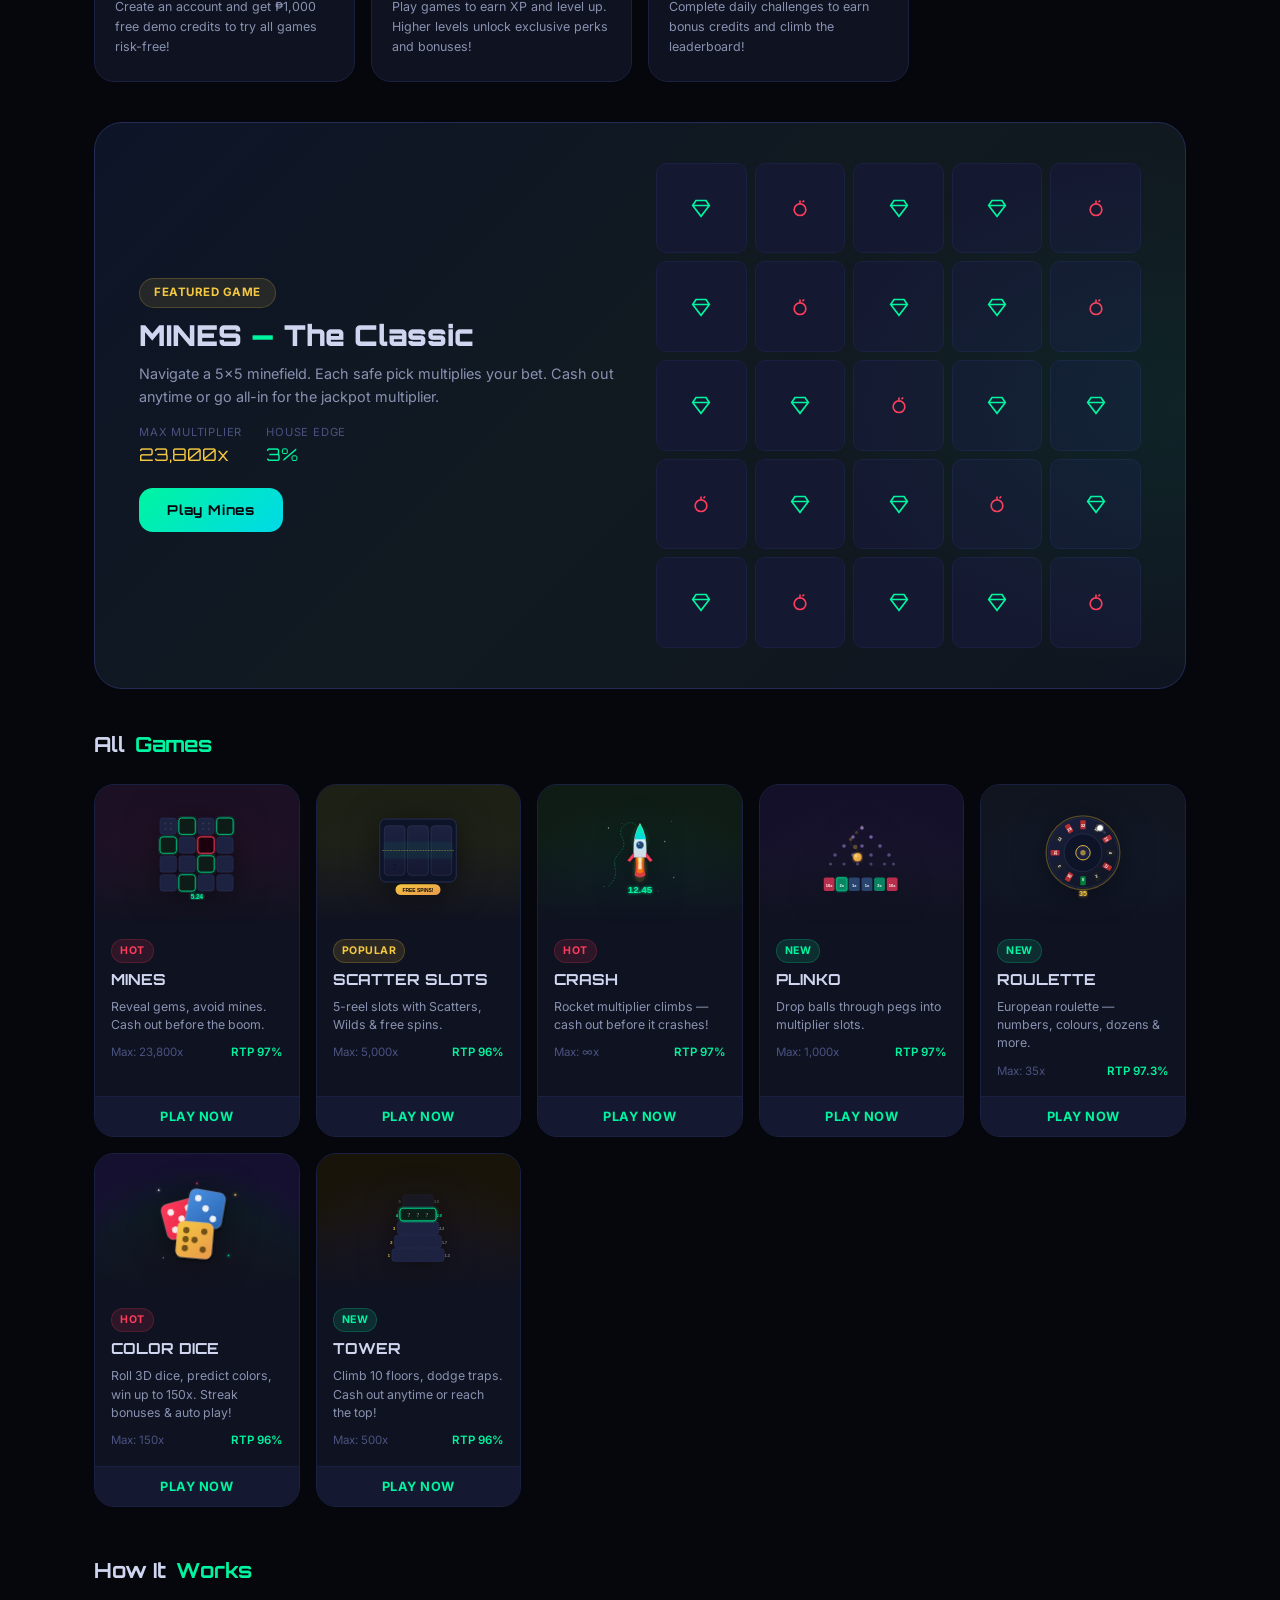
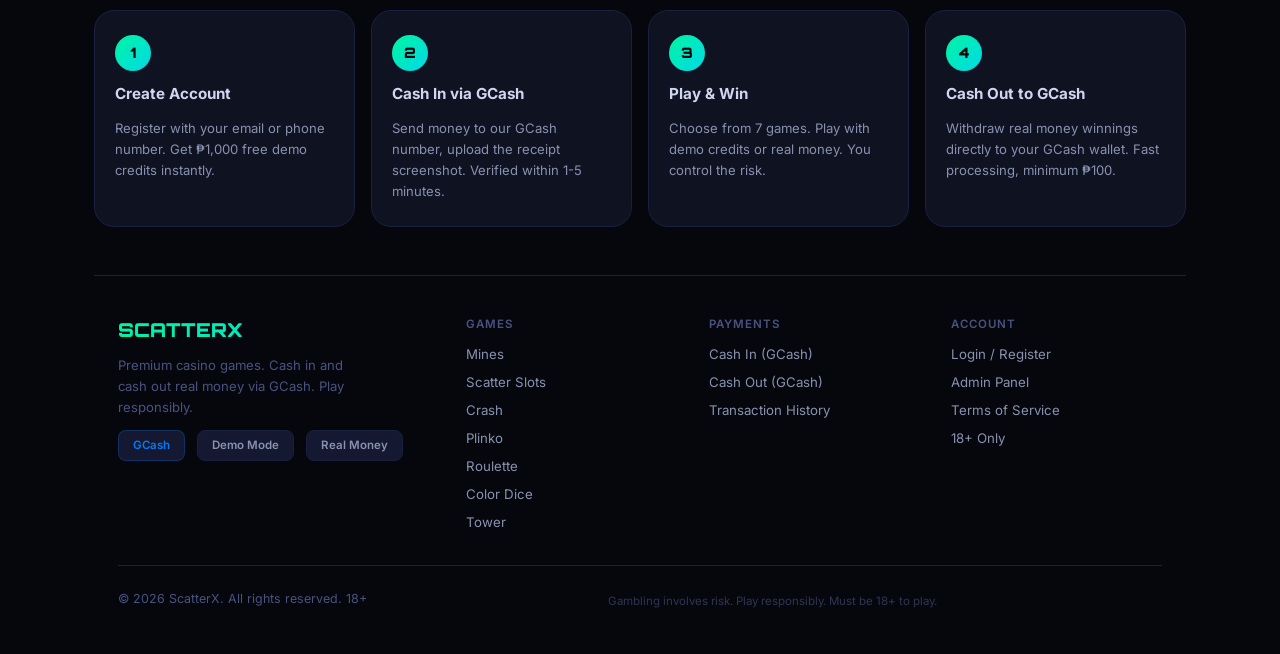
==== commit 4a26acdc: "Add files via upload" ====
--- a/index.html
+++ b/index.html
@@ -255,6 +255,7 @@
 </footer>
 </div>
 <script src="js/wallet.js"></script>
+<script src="js/db.js"></script>
 <script src="js/auth.js"></script>
 <script>
 Wallet.init();
